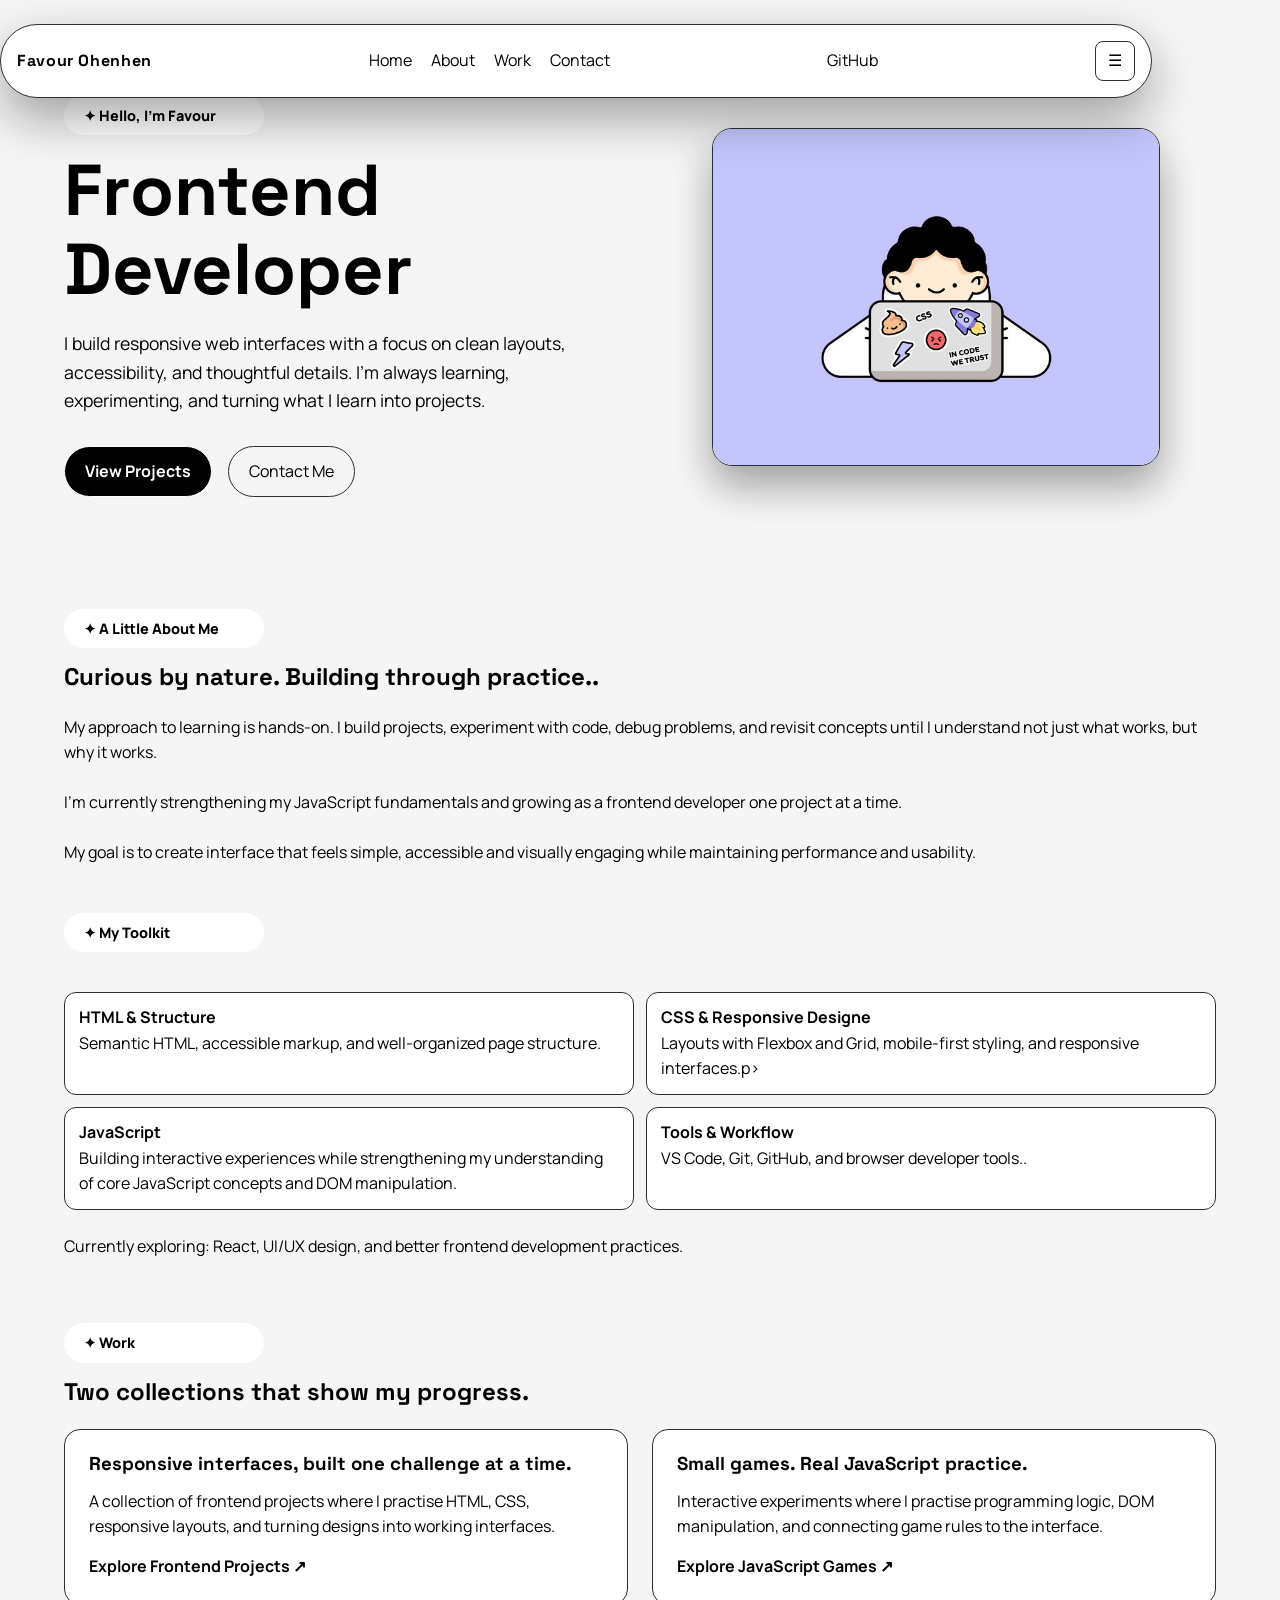
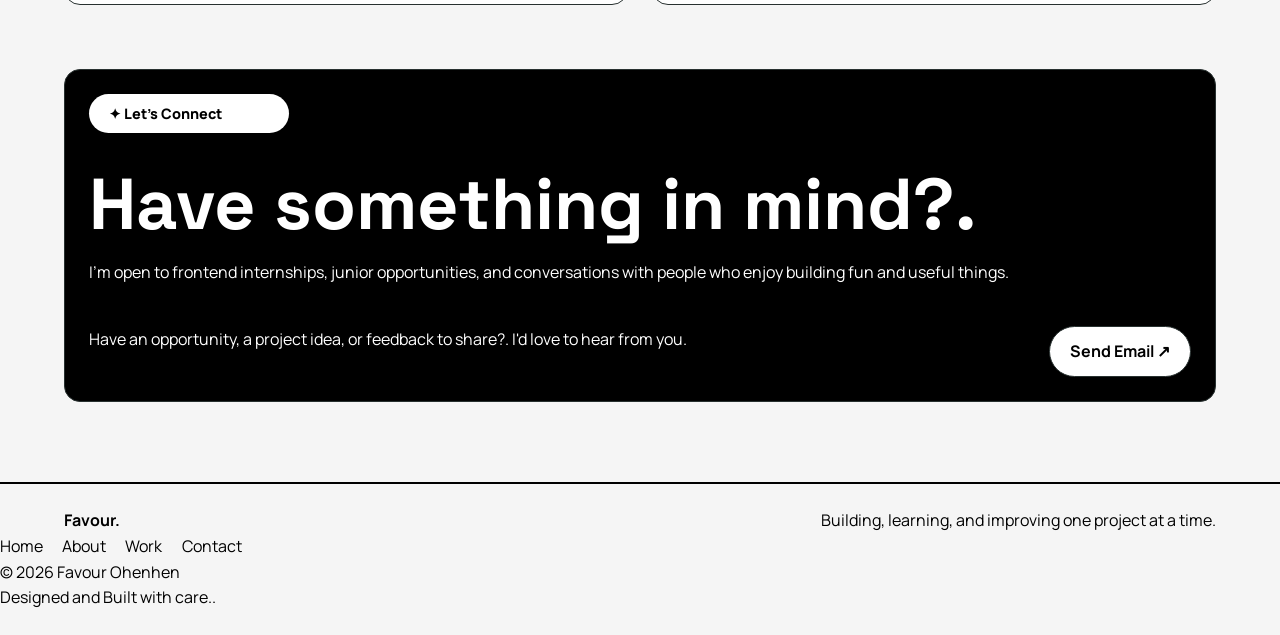
==== index.html @ fc45aae1 "Refactor index.html and index.css; enhance layout structure, improve accessibility, and update style" ====
<!DOCTYPE html>
<html lang="en">

<head>
  <meta charset="UTF-8">
  <meta name="viewport" content="width=device-width, initial-scale=1.0">
  <meta name="description"
    content="Favour Ohenhen's junior developer portfolio highlights essential projects and skills, making her a strong candidate for entry-level web development roles." />
  <meta name="keywords"
    content="Favour Ohenhen, junior developer portfolio, entry-level developer portfolio, web development projects" />
  <title>Favour Ohenhen | Portfolio</title>
  <link rel="stylesheet" href="index.css" />
</head>

<body>
  <header class="site-header container">
    <div class="container nav-wrap">
      <a class="brand" href="#home">Favour Ohenhen</a>

      <nav aria-label="Main navigation">
        <ul>
          <li><a href="#home">Home</a></li>
          <li><a href="#about">About</a></li>
          <li><a href="#work">Work</a></li>
          <li><a href="#contact">Contact</a></li>
        </ul>
      </nav>

      <a class="nav-link" href="https://github.com/" target="_blank" rel="noreferrer">GitHub</a>
      <button type="button" aria-label="Open navigation menu">☰</button>
    </div>
  </header>

  <main id="home">
    <section class="hero container" aria-labelledby="hero-title">
      <div class="hero-copy">
        <p class="eyebrow">✦ Hello, i'm favour </p>
        <h1 id="hero-title">Frontend Developer</h1>
        <p class="lead">
          I build responsive web interfaces with a focus on clean layouts, accessibility, and thoughtful details. I'm
          always learning, experimenting, and turning what I learn into projects.
        </p>
        <div class="hero-actions">
          <a class="button primary" href="frontend-projects/index.html">View Projects</a>
          <a class="button secondary" href="#contact">Contact Me</a>
        </div>
      </div>

      <div class="hero-visual">
        <img src="images/Coder.jpg" alt="Illustration of a developer working at a desk" />
      </div>
    </section>

    <section id="about" class="content-section container" aria-labelledby="about-title">
      <div class="section-heading">
        <p class="eyebrow">✦ a little about me</p>
        <h2 id="about-title">Curious by nature. Building through practice..</h2>
      </div>
      <div class="about-grid">
        <p>
          My approach to learning is hands-on. I build projects, experiment with code, debug problems, and revisit
          concepts until I understand not just what works, but why it works.
        <p>I'm currently strengthening my JavaScript fundamentals and growing as a frontend developer one project at a
          time.</p>

        <p>My goal is to create interface that feels simple, accessible and visually engaging while maintaining
          performance and usability.</p>
        </p>
        <p class="eyebrow">✦ my Toolkit</p>
        <div class="skill-list">
          <div class="set">
            <p class="title-set">HTML & Structure</p>
            <p>Semantic HTML, accessible markup, and well-organized page structure.</p>
          </div>
          <div class="set">
            <p class="title-set">CSS & Responsive Designe</p>
            <p>Layouts with Flexbox and Grid, mobile-first styling, and responsive interfaces.p>
          </div>
          <div class="set">
            <p class="title-set">JavaScript</p>
            <p>Building interactive experiences while strengthening my understanding of core JavaScript concepts and DOM
              manipulation.</p>
          </div>
          <div class="set">
            <p class="title-set">Tools & Workflow</p>
            <p>VS Code, Git, GitHub, and browser developer tools..</p>
          </div>

        </div>
        <p class="ongoing">Currently exploring: React, UI/UX design, and better frontend development practices.</p>
      </div>
    </section>

    <section id="work" class="content-section container" aria-labelledby="work-title">
      <div class="section-heading">
        <p class="eyebrow">✦ Work</p>
        <h2 id="work-title">Two collections that show my progress.</h2>
      </div>

      <div class="work-grid">
        <div class="archive-card">
          <div class="project-img">
            <img src="" alt="">
          </div>
          <article class="work-card">
            <h3>Responsive interfaces, built one challenge at a time.</h3>
            <p>A collection of frontend projects where I practise HTML, CSS, responsive layouts, and turning designs
              into working interfaces.</p>
            <a href="frontend-projects/index.html">Explore Frontend Projects ↗</a>
          </article>
        </div>

        <div class="archive-card">
          <div class="project-img">
            <img src="" alt="">
          </div>
          <article class="work-card">
            <h3>Small games. Real JavaScript practice.</h3>
            <p>Interactive experiments where I practise programming logic, DOM manipulation, and connecting game rules
              to the interface.</p>
            <a href="https://github.com/" target="_blank" rel="noreferrer">Explore JavaScript Games ↗</a>
          </article>
        </div>

      </div>
    </section>

    <section id="contact" class="content-section container" aria-labelledby="contact-title">
     
        <div class="contact-box">
             <p class="eyebrow">✦ let's connect</p>
        <h2 id="contact-title">Have something in mind?.</h2>
          <p>I'm open to frontend internships, junior opportunities, and conversations with people who enjoy building
            fun and useful things. </p>
            <p>Have an opportunity, a project idea, or feedback to share?. I'd love to hear from you.</p>
              <div class="contact-link">
          <a class="button link" href="mailto:hello@example.com">Send Email ↗</a>
        </div>
        </div>
      
    
    </section>
  </main>

  <footer class="site-footer">
    <div class="container footer-wrap">
      <h4 class="author-name">Favour.</h4>
      <p class="author-note">Building, learning, and improving one project at a time.</p>
    </div>
    <div class="footer-links">
      <nav aria-label="footer navigation">
        <ul>
          <li><a href="#home">Home</a></li>
          <li><a href="#about">About</a></li>
          <li><a href="#work">Work</a></li>
          <li><a href="#contact">Contact</a></li>
          <li><a href=""></a></li>
          <li><a href=""></a></li>
          <li><a href=""></a></li>
        </ul>
      </nav>
    </div>
     <p>© 2026 Favour Ohenhen</p>
      <p>Designed and Built with care..</p>
  </footer>
</body>

</html>
---- index.css ----
@import url("https://fonts.googleapis.com/css2?family=Manrope:wght@200..800&family=Space+Grotesk:wght@300..700&display=swap");

:root {
  --font-heading: "Space Grotesk", sans-serif;
  --font-body: "Manrope", sans-serif;
  --color-background: #f5f5f5;
  --color-surface: #121719;
  --color-text: #000;
  --color-muted: #ffffff;
  --color-accent: #2fffd5;
  --color-highlight: #b8ff3d;
  --color-border: #283130;
  --content-width: 72rem;
}

*,
*::before,
*::after {
  box-sizing: border-box;
  margin: 0;
  padding: 0;
}

html {
  scroll-behavior: smooth;
}

body {
  font-family: var(--font-body);
  background-color: var(--color-background);
  color: var(--color-text);
  line-height: 1.6;
}

img {
  display: block;
  max-width: 100%;
  height: auto;
}

button,
input,
textarea,
select {
  font: inherit;
}

a {
  color: var(--color-text);
}

.container {
  width: min(100% - 2rem, var(--content-width));
  margin-inline: auto;
}

.site-header {
  border-bottom: 1px solid rgba(255, 255, 255, 0.08);
  background: var(--color-muted);
  position: fixed;
  top: 0;
  z-index: 10;
  /* width: min(100% - 0.5rem, var(--content-width)); */
  border-radius: 3.40282e38px;
  margin-top: 1.5rem;
  border: 1px solid var(--color-border);
    box-shadow: 0 20px 50px rgba(0, 0, 0, 0.35);
}

.nav-wrap {
  display: flex;
  align-items: center;
  justify-content: space-between;
  min-height: 4.5rem;
  gap: 1rem;
}

.brand,
.nav-link {
  text-decoration: none;
}

.brand {
  font-family: var(--font-heading);
  font-weight: 700;
  letter-spacing: 0.04em;
}

nav ul {
  display: flex;
  list-style: none;
  gap: 1.2rem;
}

nav a,
.nav-link {
  color: var(--color-text);
  text-decoration: none;
}

nav a:hover,
nav a:focus-visible,
.nav-link:hover,
.nav-link:focus-visible,
.work-card a:hover,
.work-card a:focus-visible {
  color: var(--color-text);
}

.site-header button {
  background: transparent;
  border: 1px solid var(--color-border);
  border-radius: 0.5rem;
  color: var(--color-text);
  width: 2.5rem;
  height: 2.5rem;
}

main {
  padding-block: 4rem 5rem;
}
.hero {
  display: flex;
  align-items: center;
  justify-content: center;
  flex-direction: column;
  gap: 2rem;
  padding-block: 2rem 3rem;
 
}
.hero-copy,
.hero-visual{
  flex: 1;
}
@media (min-width: 700px) {
  .hero{
    flex-direction: row;
  }
}
.eyebrow {
  color: var(--color-text);
  width: 300px;
  max-width: 200px;
  padding: 8px 20px;
  border-radius: 3.40282e38px;
  background-color: var(--color-muted);
  font-size: 0.9rem;
  font-weight: 800;
  text-transform: capitalize;
  margin-bottom: 1rem;
}
h1,
h2,
h3 {
  font-family: var(--font-heading);
  line-height: 1.1;
}
h1,
#contact-title {
  font-size: clamp(4.5rem, 6vw, 2rem);
}
.lead {
  margin-top: 1.25rem;
  font-size: 1.1rem;
  color: var(--color-text);
}
.hero-actions {
  display: flex;
  flex-wrap: wrap;
  gap: 1rem;
  margin-top: 2rem;
}
.button {
  display: inline-flex;
  align-items: center;
  justify-content: center;
  min-height: 3rem;
  padding: 0.75rem 1.25rem;
  border-radius: 999px;
  text-decoration: none;
  border: 1px solid var(--color-border);
  transition:
    transform 0.2s ease,
    border-color 0.2s ease;
}

.button:hover,
.button:focus-visible {
  transform: translateY(-1px);
}

.button.primary {
  background: var(--color-text);
  border-color: var(--color-muted);
  color: var(--color-muted);
  font-weight: 700;
}

.button.secondary {
  background: transparent;
  color: var(--color-text);
}
.hero-visual {
  display: flex;
  justify-content: center;
}

.hero-visual img {
  width: min(100%, 28rem);
  border-radius: 1.25rem;
  border: 1px solid var(--color-border);
  box-shadow: 0 20px 40px rgba(0, 0, 0, 0.35);
}
.content-section {
  padding-top: 4rem;
}
.section-heading {
  margin-bottom: 1.5rem;
}
.about-grid,
.work-grid {
  display: grid;
  gap: 1.5rem;
}

.about-grid {
  /* grid-template-columns: 1.3fr 1fr; */
  align-items: start;
}

.about-grid p,
.work-card p {
  color: var(--color-text);
}

.skill-list {
  list-style: none;
  display: grid;
  grid-template-columns: repeat(1fr);
  gap: 0.75rem;
}
@media (min-width: 600px) {
  .skill-list{
    grid-template-columns: repeat(2,1fr);
  }
}
.title-set{
  font-weight: 700;
}
.set {
  padding: 0.75rem 0.9rem;
  border: 1px solid var(--color-border);
  border-radius: 0.75rem;
  background: rgba(255, 255, 255, 0.02);
  background-color: var(--color-muted);
}
.work-grid {
  grid-template-columns: repeat(2, minmax(0, 1fr));
}

.work-card {
  border: 1px solid var(--color-border);
  border-radius: 1rem;
  background:var(--color-muted);
  padding: 1.5rem;
}
.contact-box{
  background-color: var(--color-text);
  color: var(--color-muted);
  padding: 1.5rem;
   border: 1px solid var(--color-border);
  border-radius: 1rem;
}
.link{
  color: var(--color-text);
  background-color: var(--color-muted);
   font-weight: 700;
   margin-top: 1.5rem;
}
.work-card {
  display: flex;
  flex-direction: column;
  gap: 0.9rem;
}

.work-card a {
  margin-top: auto;
  color: var(--color-text);
  text-decoration: none;
  font-weight: 700;
}
.contact-box {
  display: flex;
  flex-wrap: wrap;
  justify-content: space-between;
  align-items: center;
  gap: 1rem;
}

.site-footer {
  border-top: 2px solid var(--color-text);
  padding-block: 1.5rem;
}

.footer-wrap {
  display: flex;
  align-items: center;
  justify-content: space-between;
  gap: 1rem;
  color: var(--color-text);
}
/* 











@media (max-width: 700px) {
  .nav-wrap {
    flex-wrap: wrap;
    justify-content: center;
    padding-block: 1rem;
  }

  nav ul {
    justify-content: center;
    flex-wrap: wrap;
  }

  .about-grid,
  .work-grid {
    grid-template-columns: 1fr;
  }

  .contact-box {
    align-items: flex-start;
    flex-direction: column;
  }
} */
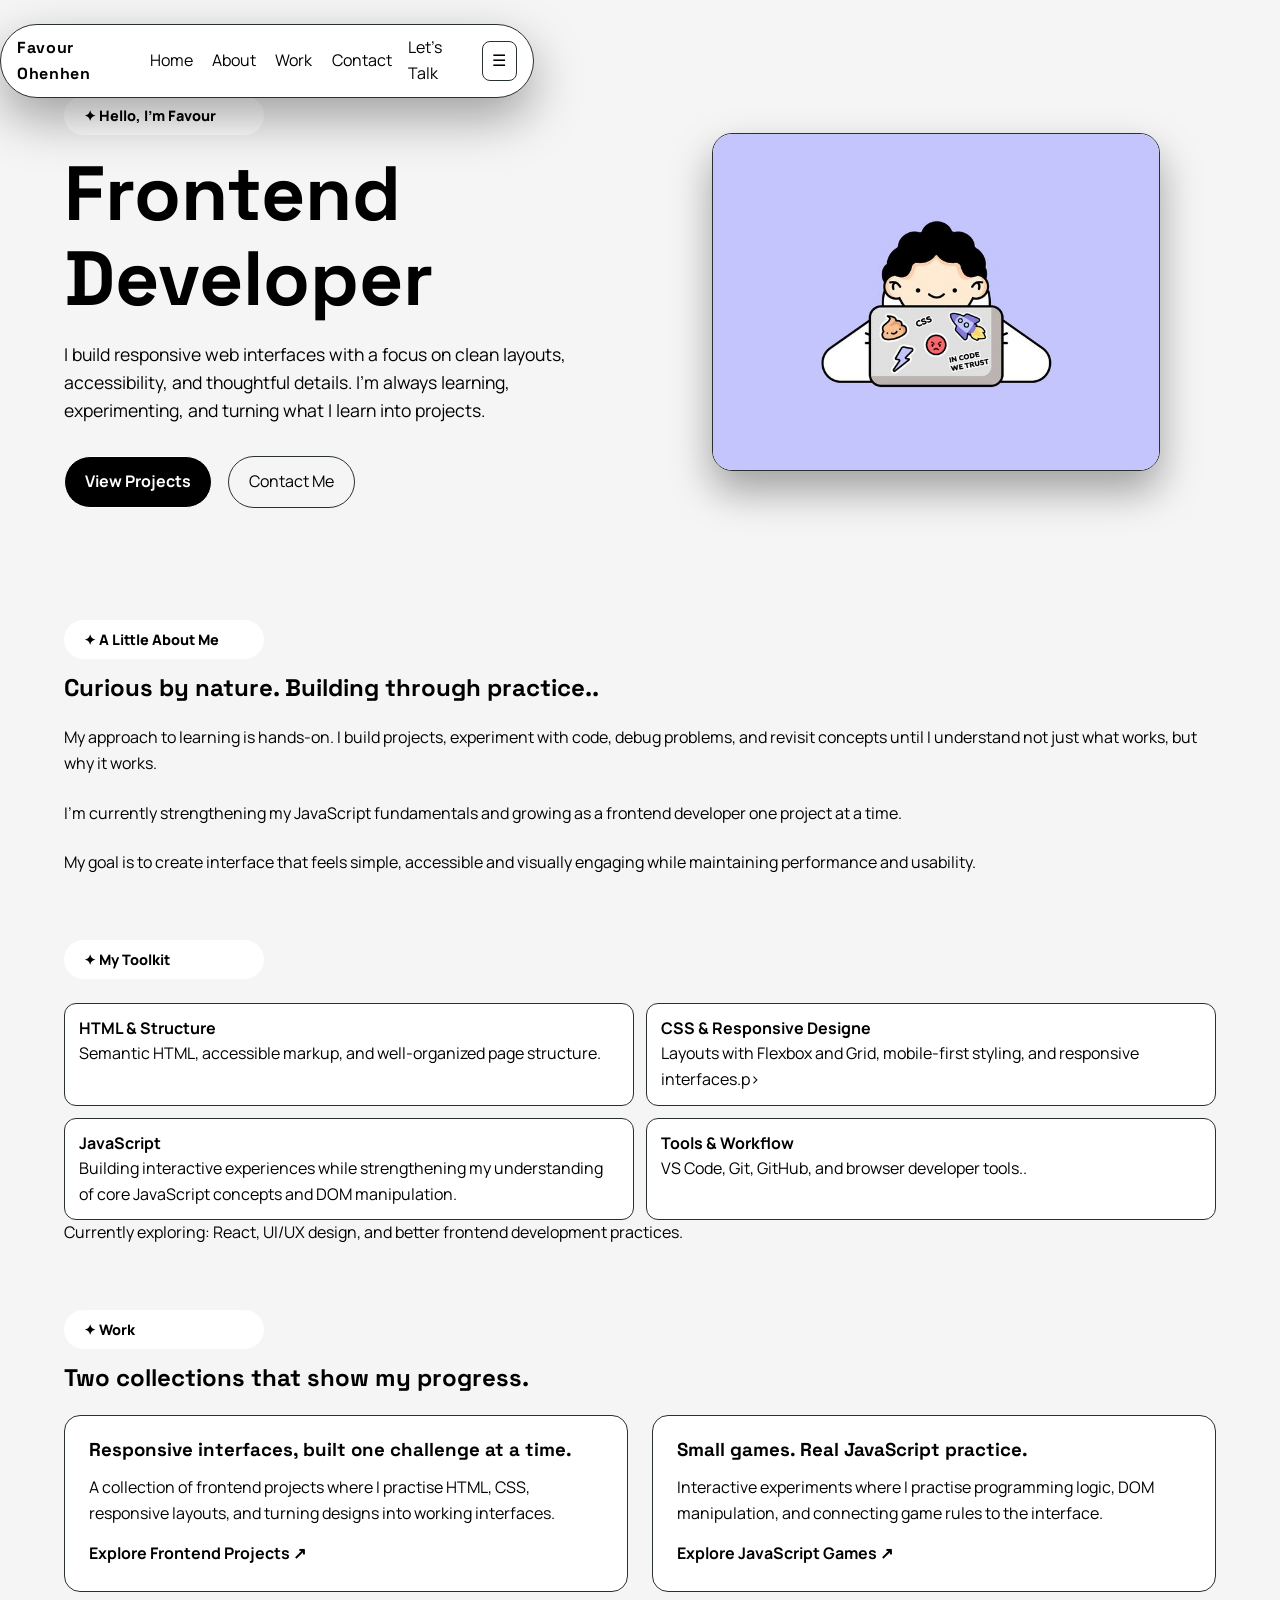
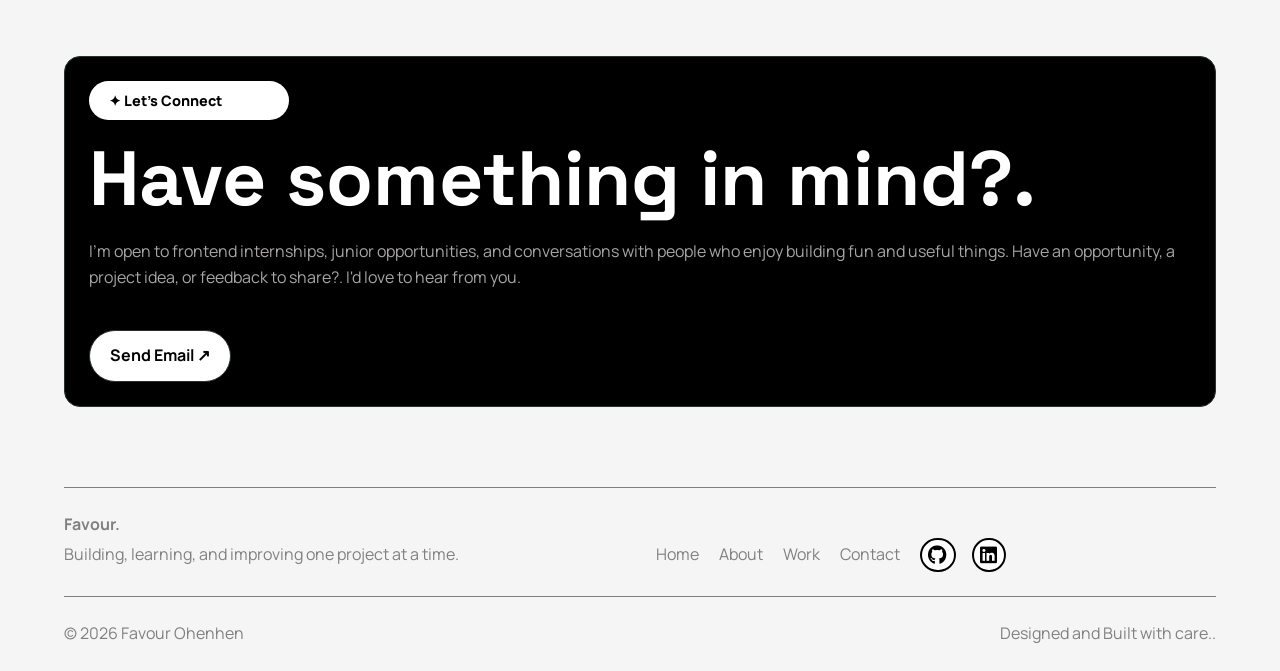
==== commit 9a6cc50f: "Refactor index.html and index.css; improve layout structure, enhance accessibility, and update style" ====
--- a/index.html
+++ b/index.html
@@ -1,168 +1,252 @@
-<!DOCTYPE html>
+<!doctype html>
 <html lang="en">
-
-<head>
-  <meta charset="UTF-8">
-  <meta name="viewport" content="width=device-width, initial-scale=1.0">
-  <meta name="description"
-    content="Favour Ohenhen's junior developer portfolio highlights essential projects and skills, making her a strong candidate for entry-level web development roles." />
-  <meta name="keywords"
-    content="Favour Ohenhen, junior developer portfolio, entry-level developer portfolio, web development projects" />
-  <title>Favour Ohenhen | Portfolio</title>
-  <link rel="stylesheet" href="index.css" />
-</head>
-
-<body>
-  <header class="site-header container">
-    <div class="container nav-wrap">
-      <a class="brand" href="#home">Favour Ohenhen</a>
-
-      <nav aria-label="Main navigation">
-        <ul>
-          <li><a href="#home">Home</a></li>
-          <li><a href="#about">About</a></li>
-          <li><a href="#work">Work</a></li>
-          <li><a href="#contact">Contact</a></li>
-        </ul>
-      </nav>
-
-      <a class="nav-link" href="https://github.com/" target="_blank" rel="noreferrer">GitHub</a>
-      <button type="button" aria-label="Open navigation menu">☰</button>
-    </div>
-  </header>
-
-  <main id="home">
-    <section class="hero container" aria-labelledby="hero-title">
-      <div class="hero-copy">
-        <p class="eyebrow">✦ Hello, i'm favour </p>
-        <h1 id="hero-title">Frontend Developer</h1>
-        <p class="lead">
-          I build responsive web interfaces with a focus on clean layouts, accessibility, and thoughtful details. I'm
-          always learning, experimenting, and turning what I learn into projects.
-        </p>
-        <div class="hero-actions">
-          <a class="button primary" href="frontend-projects/index.html">View Projects</a>
-          <a class="button secondary" href="#contact">Contact Me</a>
-        </div>
+  <head>
+    <meta charset="UTF-8" />
+    <meta name="viewport" content="width=device-width, initial-scale=1.0" />
+    <meta
+      name="description"
+      content="Favour Ohenhen's junior developer portfolio highlights essential projects and skills, making her a strong candidate for entry-level web development roles."
+    />
+    <meta
+      name="keywords"
+      content="Favour Ohenhen, junior developer portfolio, entry-level developer portfolio, web development projects"
+    />
+    <title>Favour Ohenhen | Portfolio</title>
+    <link rel="stylesheet" href="index.css" />
+    <link
+      rel="stylesheet"
+      href="https://cdnjs.cloudflare.com/ajax/libs/font-awesome/6.5.2/css/all.min.css"
+    />
+  </head>
+
+  <body>
+    <header class="site-header">
+      <div class="container nav-wrap">
+        <a class="brand" href="#home">Favour Ohenhen</a>
+
+        <nav aria-label="Main navigation">
+          <ul>
+            <li><a href="#home">Home</a></li>
+            <li><a href="#about">About</a></li>
+            <li><a href="#work">Work</a></li>
+            <li><a href="#contact">Contact</a></li>
+          </ul>
+        </nav>
+
+        <a
+          class="nav-link"
+          href="https://github.com/"
+          target="_blank"
+          rel="noreferrer"
+          >Let's Talk</a
+        >
+        <button type="button" aria-label="Open navigation menu" class="hamburger">☰</button>
       </div>
-
-      <div class="hero-visual">
-        <img src="images/Coder.jpg" alt="Illustration of a developer working at a desk" />
-      </div>
-    </section>
-
-    <section id="about" class="content-section container" aria-labelledby="about-title">
-      <div class="section-heading">
-        <p class="eyebrow">✦ a little about me</p>
-        <h2 id="about-title">Curious by nature. Building through practice..</h2>
-      </div>
-      <div class="about-grid">
-        <p>
-          My approach to learning is hands-on. I build projects, experiment with code, debug problems, and revisit
-          concepts until I understand not just what works, but why it works.
-        <p>I'm currently strengthening my JavaScript fundamentals and growing as a frontend developer one project at a
-          time.</p>
-
-        <p>My goal is to create interface that feels simple, accessible and visually engaging while maintaining
-          performance and usability.</p>
-        </p>
-        <p class="eyebrow">✦ my Toolkit</p>
+    </header>
+
+    <main id="home">
+      <section class="hero container" aria-labelledby="hero-title">
+        <div class="hero-copy">
+          <p class="eyebrow">✦ Hello, i'm favour</p>
+          <h1 id="hero-title">Frontend Developer</h1>
+          <p class="lead">
+            I build responsive web interfaces with a focus on clean layouts,
+            accessibility, and thoughtful details. I'm always learning,
+            experimenting, and turning what I learn into projects.
+          </p>
+          <div class="hero-actions">
+            <a class="button primary" href="frontend-projects/index.html"
+              >View Projects</a
+            >
+            <a class="button secondary" href="#contact">Contact Me</a>
+          </div>
+        </div>
+
+        <div class="hero-visual">
+          <img
+            src="images/Coder.jpg"
+            alt="Illustration of a developer working at a desk"
+          />
+        </div>
+      </section>
+
+      <section
+        id="about"
+        class="content-section container"
+        aria-labelledby="about-title"
+      >
+        <div class="section-heading">
+          <p class="eyebrow">✦ a little about me</p>
+          <h2 id="about-title">
+            Curious by nature. Building through practice..
+          </h2>
+        </div>
+        <div class="about-grid">
+          <p>
+            My approach to learning is hands-on. I build projects, experiment
+            with code, debug problems, and revisit concepts until I understand
+            not just what works, but why it works.
+          </p>
+          <p>
+            I'm currently strengthening my JavaScript fundamentals and growing
+            as a frontend developer one project at a time.
+          </p>
+
+          <p>
+            My goal is to create interface that feels simple, accessible and
+            visually engaging while maintaining performance and usability.
+          </p>
+        </div>
+      </section>
+      <section
+        id="skills"
+        class="content-section container"
+        aria-labelledby="skills-title"
+      >
+        <div class="section-heading">
+          <p class="eyebrow">✦ my Toolkit</p>
+        </div>
         <div class="skill-list">
           <div class="set">
             <p class="title-set">HTML & Structure</p>
-            <p>Semantic HTML, accessible markup, and well-organized page structure.</p>
+            <p>
+              Semantic HTML, accessible markup, and well-organized page
+              structure.
+            </p>
           </div>
           <div class="set">
             <p class="title-set">CSS & Responsive Designe</p>
-            <p>Layouts with Flexbox and Grid, mobile-first styling, and responsive interfaces.p>
+            <p>
+              Layouts with Flexbox and Grid, mobile-first styling, and
+              responsive interfaces.p>
+            </p>
           </div>
           <div class="set">
             <p class="title-set">JavaScript</p>
-            <p>Building interactive experiences while strengthening my understanding of core JavaScript concepts and DOM
-              manipulation.</p>
+            <p>
+              Building interactive experiences while strengthening my
+              understanding of core JavaScript concepts and DOM manipulation.
+            </p>
           </div>
           <div class="set">
             <p class="title-set">Tools & Workflow</p>
             <p>VS Code, Git, GitHub, and browser developer tools..</p>
           </div>
-
-        </div>
-        <p class="ongoing">Currently exploring: React, UI/UX design, and better frontend development practices.</p>
+        </div>
+        <p class="ongoing">
+          Currently exploring: React, UI/UX design, and better frontend
+          development practices.
+        </p>
+      </section>
+      <section
+        id="work"
+        class="content-section container"
+        aria-labelledby="work-title"
+      >
+        <div class="section-heading">
+          <p class="eyebrow">✦ Work</p>
+          <h2 id="work-title">Two collections that show my progress.</h2>
+        </div>
+
+        <div class="work-grid">
+          <div class="archive-card">
+            <div class="project-img">
+              <img src="" alt="" />
+            </div>
+            <article class="work-card">
+              <h3>Responsive interfaces, built one challenge at a time.</h3>
+              <p>
+                A collection of frontend projects where I practise HTML, CSS,
+                responsive layouts, and turning designs into working interfaces.
+              </p>
+              <a href="frontend-projects/index.html"
+                >Explore Frontend Projects ↗</a
+              >
+            </article>
+          </div>
+
+          <div class="archive-card">
+            <div class="project-img">
+              <img src="" alt="" />
+            </div>
+            <article class="work-card">
+              <h3>Small games. Real JavaScript practice.</h3>
+              <p>
+                Interactive experiments where I practise programming logic, DOM
+                manipulation, and connecting game rules to the interface.
+              </p>
+              <a href="https://github.com/" target="_blank" rel="noreferrer"
+                >Explore JavaScript Games ↗</a
+              >
+            </article>
+          </div>
+        </div>
+      </section>
+
+      <section
+        id="contact"
+        class="content-section container"
+        aria-labelledby="contact-title"
+      >
+        <div class="contact-box">
+          <article>
+            <p class="eyebrow">✦ let's connect</p>
+            <h2 id="contact-title">Have something in mind?.</h2>
+            <p>
+              I'm open to frontend internships, junior opportunities, and
+              conversations with people who enjoy building fun and useful
+              things. Have an opportunity, a project idea, or feedback to
+              share?. I'd love to hear from you.
+            </p>
+          </article>
+          <div class="contact-link">
+            <a class="button link" href="mailto:hello@example.com"
+              >Send Email ↗</a
+            >
+          </div>
+        </div>
+      </section>
+    </main>
+
+    <footer class="container site-footer">
+      <h4 class="author-name">Favour.</h4>
+      <section class="author-wrap">
+        <div class="footer-wrap">
+          <p class="author-note">
+            Building, learning, and improving one project at a time.
+          </p>
+        </div>
+        <nav class="social-links" aria-label="Social media profiles">
+          <a href="#home">Home</a>
+          <a href="#about">About</a>
+          <a href="#work">Work</a>
+          <a href="#contact">Contact</a>
+          <div class="social-logo">
+            <a
+              href="https://github.com/yourusername"
+              target="_blank"
+              rel="noopener noreferrer"
+              aria-label="GitHub"
+              class="social"
+            >
+              <i class="fa-brands fa-github lin"></i>
+            </a>
+            <a
+              href="https://linkedin.com/in/yourusername"
+              target="_blank"
+              rel="noopener noreferrer"
+              aria-label="LinkedIn"
+              class="social"
+            >
+              <i class="fa-brands fa-linkedin lin"></i>
+            </a>
+          </div>
+        </nav>
+      </section>
+      <div class="copyright-wrap">
+        <p>© 2026 Favour Ohenhen</p>
+        <p>Designed and Built with care..</p>
       </div>
-    </section>
-
-    <section id="work" class="content-section container" aria-labelledby="work-title">
-      <div class="section-heading">
-        <p class="eyebrow">✦ Work</p>
-        <h2 id="work-title">Two collections that show my progress.</h2>
-      </div>
-
-      <div class="work-grid">
-        <div class="archive-card">
-          <div class="project-img">
-            <img src="" alt="">
-          </div>
-          <article class="work-card">
-            <h3>Responsive interfaces, built one challenge at a time.</h3>
-            <p>A collection of frontend projects where I practise HTML, CSS, responsive layouts, and turning designs
-              into working interfaces.</p>
-            <a href="frontend-projects/index.html">Explore Frontend Projects ↗</a>
-          </article>
-        </div>
-
-        <div class="archive-card">
-          <div class="project-img">
-            <img src="" alt="">
-          </div>
-          <article class="work-card">
-            <h3>Small games. Real JavaScript practice.</h3>
-            <p>Interactive experiments where I practise programming logic, DOM manipulation, and connecting game rules
-              to the interface.</p>
-            <a href="https://github.com/" target="_blank" rel="noreferrer">Explore JavaScript Games ↗</a>
-          </article>
-        </div>
-
-      </div>
-    </section>
-
-    <section id="contact" class="content-section container" aria-labelledby="contact-title">
-     
-        <div class="contact-box">
-             <p class="eyebrow">✦ let's connect</p>
-        <h2 id="contact-title">Have something in mind?.</h2>
-          <p>I'm open to frontend internships, junior opportunities, and conversations with people who enjoy building
-            fun and useful things. </p>
-            <p>Have an opportunity, a project idea, or feedback to share?. I'd love to hear from you.</p>
-              <div class="contact-link">
-          <a class="button link" href="mailto:hello@example.com">Send Email ↗</a>
-        </div>
-        </div>
-      
-    
-    </section>
-  </main>
-
-  <footer class="site-footer">
-    <div class="container footer-wrap">
-      <h4 class="author-name">Favour.</h4>
-      <p class="author-note">Building, learning, and improving one project at a time.</p>
-    </div>
-    <div class="footer-links">
-      <nav aria-label="footer navigation">
-        <ul>
-          <li><a href="#home">Home</a></li>
-          <li><a href="#about">About</a></li>
-          <li><a href="#work">Work</a></li>
-          <li><a href="#contact">Contact</a></li>
-          <li><a href=""></a></li>
-          <li><a href=""></a></li>
-          <li><a href=""></a></li>
-        </ul>
-      </nav>
-    </div>
-     <p>© 2026 Favour Ohenhen</p>
-      <p>Designed and Built with care..</p>
-  </footer>
-</body>
-
-</html>+    </footer>
+  </body>
+</html>
--- a/index.css
+++ b/index.css
@@ -60,11 +60,10 @@
   position: fixed;
   top: 0;
   z-index: 10;
-  /* width: min(100% - 0.5rem, var(--content-width)); */
   border-radius: 3.40282e38px;
   margin-top: 1.5rem;
   border: 1px solid var(--color-border);
-    box-shadow: 0 20px 50px rgba(0, 0, 0, 0.35);
+  box-shadow: 0 20px 50px rgba(0, 0, 0, 0.35);
 }
 
 .nav-wrap {
@@ -126,14 +125,13 @@
   flex-direction: column;
   gap: 2rem;
   padding-block: 2rem 3rem;
- 
 }
 .hero-copy,
-.hero-visual{
+.hero-visual {
   flex: 1;
 }
 @media (min-width: 700px) {
-  .hero{
+  .hero {
     flex-direction: row;
   }
 }
@@ -157,7 +155,7 @@
 }
 h1,
 #contact-title {
-  font-size: clamp(4.5rem, 6vw, 2rem);
+  font-size: clamp(2.9rem, 6vw, 5rem);
 }
 .lead {
   margin-top: 1.25rem;
@@ -170,8 +168,13 @@
   gap: 1rem;
   margin-top: 2rem;
 }
+@media (min-width: 700px) {
+  .hero-actions {
+    flex-direction: row;
+  }
+}
 .button {
-  display: inline-flex;
+  display: flex;
   align-items: center;
   justify-content: center;
   min-height: 3rem;
@@ -236,15 +239,15 @@
 .skill-list {
   list-style: none;
   display: grid;
-  grid-template-columns: repeat(1fr);
+  grid-template-columns: 1fr;
   gap: 0.75rem;
 }
 @media (min-width: 600px) {
-  .skill-list{
-    grid-template-columns: repeat(2,1fr);
-  }
-}
-.title-set{
+  .skill-list {
+    grid-template-columns: repeat(2, 1fr);
+  }
+}
+.title-set {
   font-weight: 700;
 }
 .set {
@@ -255,59 +258,137 @@
   background-color: var(--color-muted);
 }
 .work-grid {
-  grid-template-columns: repeat(2, minmax(0, 1fr));
+  grid-template-columns: 1fr;
+}
+@media (min-width: 600px) {
+  .work-grid {
+    grid-template-columns: repeat(2, 1fr);
+  }
 }
 
 .work-card {
   border: 1px solid var(--color-border);
   border-radius: 1rem;
-  background:var(--color-muted);
+  background: var(--color-muted);
   padding: 1.5rem;
 }
-.contact-box{
+
+.link {
+  color: var(--color-text);
+  background-color: var(--color-muted);
+  font-weight: 700;
+  margin-top: 1.5rem;
+}
+.work-card {
+  display: flex;
+  flex-direction: column;
+  gap: 0.9rem;
+}
+
+.work-card a {
+  margin-top: auto;
+  color: var(--color-text);
+  text-decoration: none;
+  font-weight: 700;
+}
+.contact-box {
+  display: flex;
+  flex-direction: column;
+  justify-content: space-between;
+  align-items: flex-start;
+  gap: 1rem;
   background-color: var(--color-text);
   color: var(--color-muted);
   padding: 1.5rem;
-   border: 1px solid var(--color-border);
+  border: 1px solid var(--color-border);
   border-radius: 1rem;
 }
-.link{
-  color: var(--color-text);
+#contact-title {
+  margin-bottom: 1.2rem;
+}
+article > p {
+  color: rgba(181, 178, 178, 0.927);
+}
+.contact-box,
+.contact-link {
+  flex: 1;
+}
+.site-footer {
+  border-top: 1px solid gray;
+  padding-block: 1.5rem;
+  color: gray;
+}
+
+.author-wrap {
+  display: flex;
+  align-items: flex-start;
+  flex-direction: column;
+  gap: 2rem;
+  /* color: var(--color-text); */
+  border-bottom: 1px solid gray;
+  padding-bottom: 1.5rem;
+}
+@media (min-width: 700px) {
+  .author-wrap {
+    flex-direction: row;
+    justify-content: space-between;
+    align-items: center;
+  }
+}
+.footer-wrap,
+.social-links {
+  flex: 1;
+  gap: 2rem;
+}
+.social-links {
+  display: flex;
+  gap: 1.25rem;
+  flex-wrap: wrap;
+  justify-content: flex-start;
+  align-items: center;
+}
+
+.social-links a {
+  /* font-size: 1.5rem; */
+  color: gray;
+  text-decoration: none;
+  transition: color 0.2s ease;
+}
+
+.social-links a:hover {
+  color: #111827;
+}
+.social {
+  font-size: 1.2rem;
   background-color: var(--color-muted);
-   font-weight: 700;
-   margin-top: 1.5rem;
-}
-.work-card {
-  display: flex;
-  flex-direction: column;
-  gap: 0.9rem;
-}
-
-.work-card a {
-  margin-top: auto;
-  color: var(--color-text);
-  text-decoration: none;
-  font-weight: 700;
-}
-.contact-box {
-  display: flex;
-  flex-wrap: wrap;
+  padding: 0rem 0.4rem;
+  overflow: hidden;
+  border-radius: 100%;
+  border: 2px solid var(--color-text);
+  transition:
+    transform 0.2s ease,
+    border-color 0.2s ease;
+}
+/*  */
+.lin {
+  color: var(--color-text);
+}
+.social-logo {
+  display: flex;
+  gap: 1rem;
+  justify-content: flex-start;
+}
+.copyright-wrap {
+  padding-block-start: 1.5rem;
+  display: flex;
+  /* flex-direction: column; */
   justify-content: space-between;
-  align-items: center;
-  gap: 1rem;
-}
-
-.site-footer {
-  border-top: 2px solid var(--color-text);
-  padding-block: 1.5rem;
-}
-
-.footer-wrap {
-  display: flex;
-  align-items: center;
-  justify-content: space-between;
-  gap: 1rem;
-  color: var(--color-text);
+  align-items: flex-start;
+}
+@media (min-width: 700px) {
+  .copyright-wrap {
+    flex-direction: row;
+  }
 }
 /* 
 
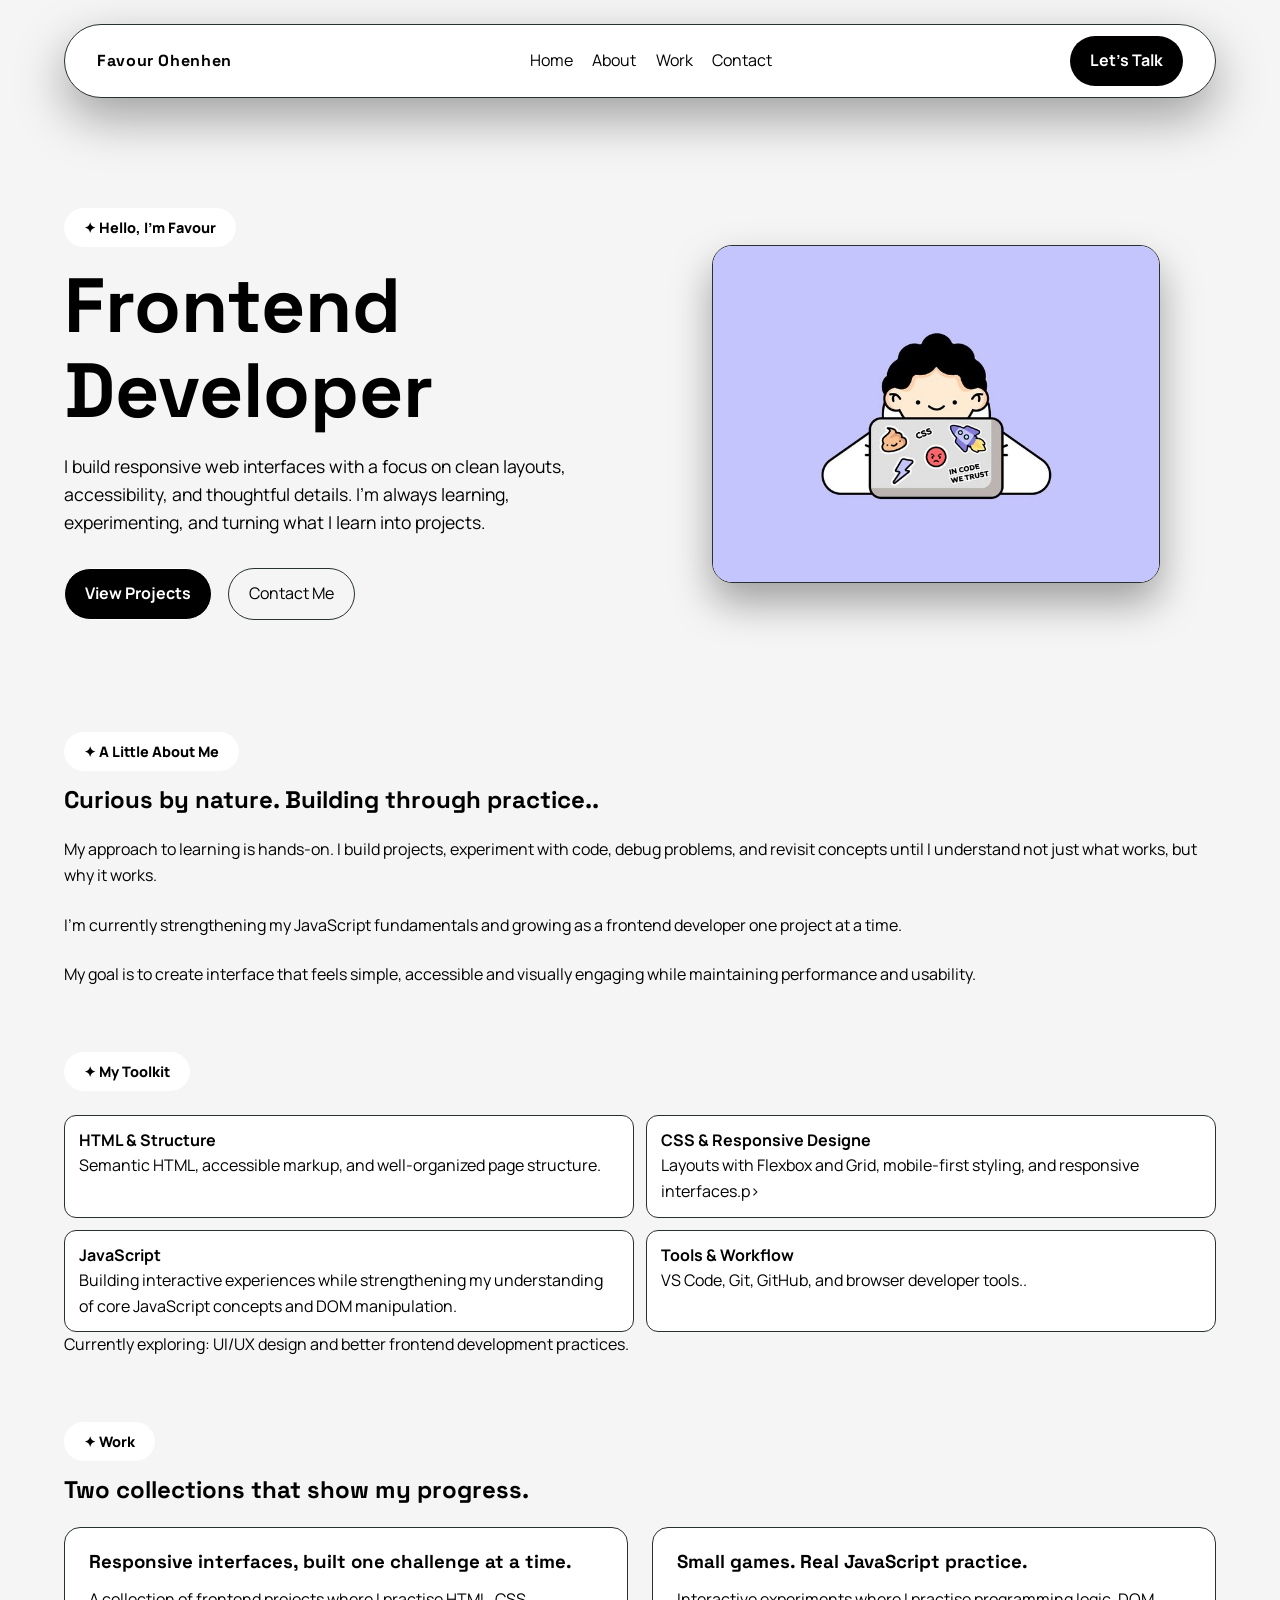
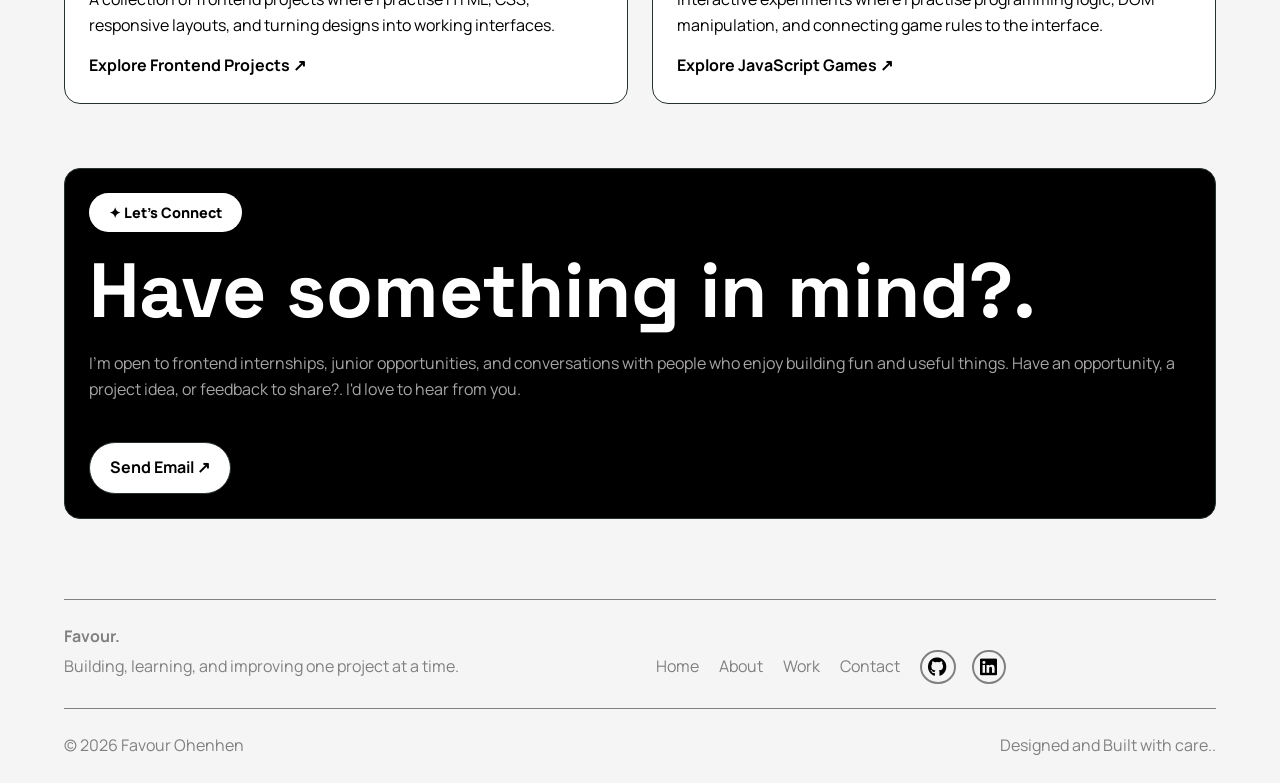
==== commit bcd5c855: "Implement responsive navigation menu; add toggle functionality" ====
--- a/index.html
+++ b/index.html
@@ -20,12 +20,14 @@
   </head>
 
   <body>
-    <header class="site-header">
+    <header class="site-header ">
       <div class="container nav-wrap">
         <a class="brand" href="#home">Favour Ohenhen</a>
 
-        <nav aria-label="Main navigation">
-          <ul>
+        <nav aria-label="Main navigation" id="header-nav">
+          <img src="./images/icon-close.svg" onclick="closeBtn()" class="closebtn" alt="close nav-menu button icon">
+          <ul class="list-items">
+            
             <li><a href="#home">Home</a></li>
             <li><a href="#about">About</a></li>
             <li><a href="#work">Work</a></li>
@@ -40,7 +42,7 @@
           rel="noreferrer"
           >Let's Talk</a
         >
-        <button type="button" aria-label="Open navigation menu" class="hamburger">☰</button>
+        <button type="button" aria-label="Open navigation menu" class="hamburger" onclick="toggleMenu()">☰</button>
       </div>
     </header>
 
@@ -134,7 +136,7 @@
           </div>
         </div>
         <p class="ongoing">
-          Currently exploring: React, UI/UX design, and better frontend
+          Currently exploring: UI/UX design and better frontend
           development practices.
         </p>
       </section>
@@ -248,5 +250,6 @@
         <p>Designed and Built with care..</p>
       </div>
     </footer>
+    <script src="./index.js"></script>
   </body>
 </html>
--- a/index.css
+++ b/index.css
@@ -59,11 +59,68 @@
   background: var(--color-muted);
   position: fixed;
   top: 0;
+  left: 50%;
+  transform: translateX(-50%);
   z-index: 10;
+  width: min(100% - 2rem, var(--content-width));
+  padding: 0;
   border-radius: 3.40282e38px;
   margin-top: 1.5rem;
   border: 1px solid var(--color-border);
   box-shadow: 0 20px 50px rgba(0, 0, 0, 0.35);
+}
+#header-nav,
+.nav-link,
+.closebtn {
+  display: none;
+}
+ /* .list-items{
+  position: fixed;
+
+  top: 0;
+  bottom: 0;
+
+  left: -55%;
+
+  width: 55%;
+
+  display: flex;
+  flex-direction: column;
+  gap: 1.5em;
+  background: white;
+  padding: 5rem 2rem;
+
+  transition: left 0.3s ease;
+  list-style: none;
+  z-index: 10;
+}
+.closebtn {
+  width: 20px;
+}
+a {
+  color: var(--Black);
+  text-decoration: none;
+  font-weight: 700;
+} */
+.hamburger {
+  display: block;
+}
+@media (min-width: 700px ) {
+#header-nav,
+.nav-link {
+  display:block;
+}
+ .closebtn{
+  display: none;
+ }
+  .hamburger {
+    display: none;
+  }
+}
+
+
+.site-header .nav-wrap {
+  width: 100%;
 }
 
 .nav-wrap {
@@ -72,13 +129,17 @@
   justify-content: space-between;
   min-height: 4.5rem;
   gap: 1rem;
+  padding-inline: 2rem;
 }
 
 .brand,
 .nav-link {
   text-decoration: none;
 }
-
+.nav-link {
+  padding: 0.75rem 1.25rem;
+  border-radius: 999px;
+}
 .brand {
   font-family: var(--font-heading);
   font-weight: 700;
@@ -106,6 +167,10 @@
   color: var(--color-text);
 }
 
+#home {
+  margin-top: 7rem;
+}
+
 .site-header button {
   background: transparent;
   border: 1px solid var(--color-border);
@@ -137,8 +202,8 @@
 }
 .eyebrow {
   color: var(--color-text);
-  width: 300px;
-  max-width: 200px;
+  width: fit-content;
+  max-width: 100%;
   padding: 8px 20px;
   border-radius: 3.40282e38px;
   background-color: var(--color-muted);
@@ -192,7 +257,8 @@
   transform: translateY(-1px);
 }
 
-.button.primary {
+.button.primary,
+.nav-link {
   background: var(--color-text);
   border-color: var(--color-muted);
   color: var(--color-muted);
@@ -360,11 +426,10 @@
 }
 .social {
   font-size: 1.2rem;
-  background-color: var(--color-muted);
   padding: 0rem 0.4rem;
   overflow: hidden;
   border-radius: 100%;
-  border: 2px solid var(--color-text);
+  border: 2px solid gray;
   transition:
     transform 0.2s ease,
     border-color 0.2s ease;
@@ -399,28 +464,3 @@
 
 
 
-
-
-
-@media (max-width: 700px) {
-  .nav-wrap {
-    flex-wrap: wrap;
-    justify-content: center;
-    padding-block: 1rem;
-  }
-
-  nav ul {
-    justify-content: center;
-    flex-wrap: wrap;
-  }
-
-  .about-grid,
-  .work-grid {
-    grid-template-columns: 1fr;
-  }
-
-  .contact-box {
-    align-items: flex-start;
-    flex-direction: column;
-  }
-} */
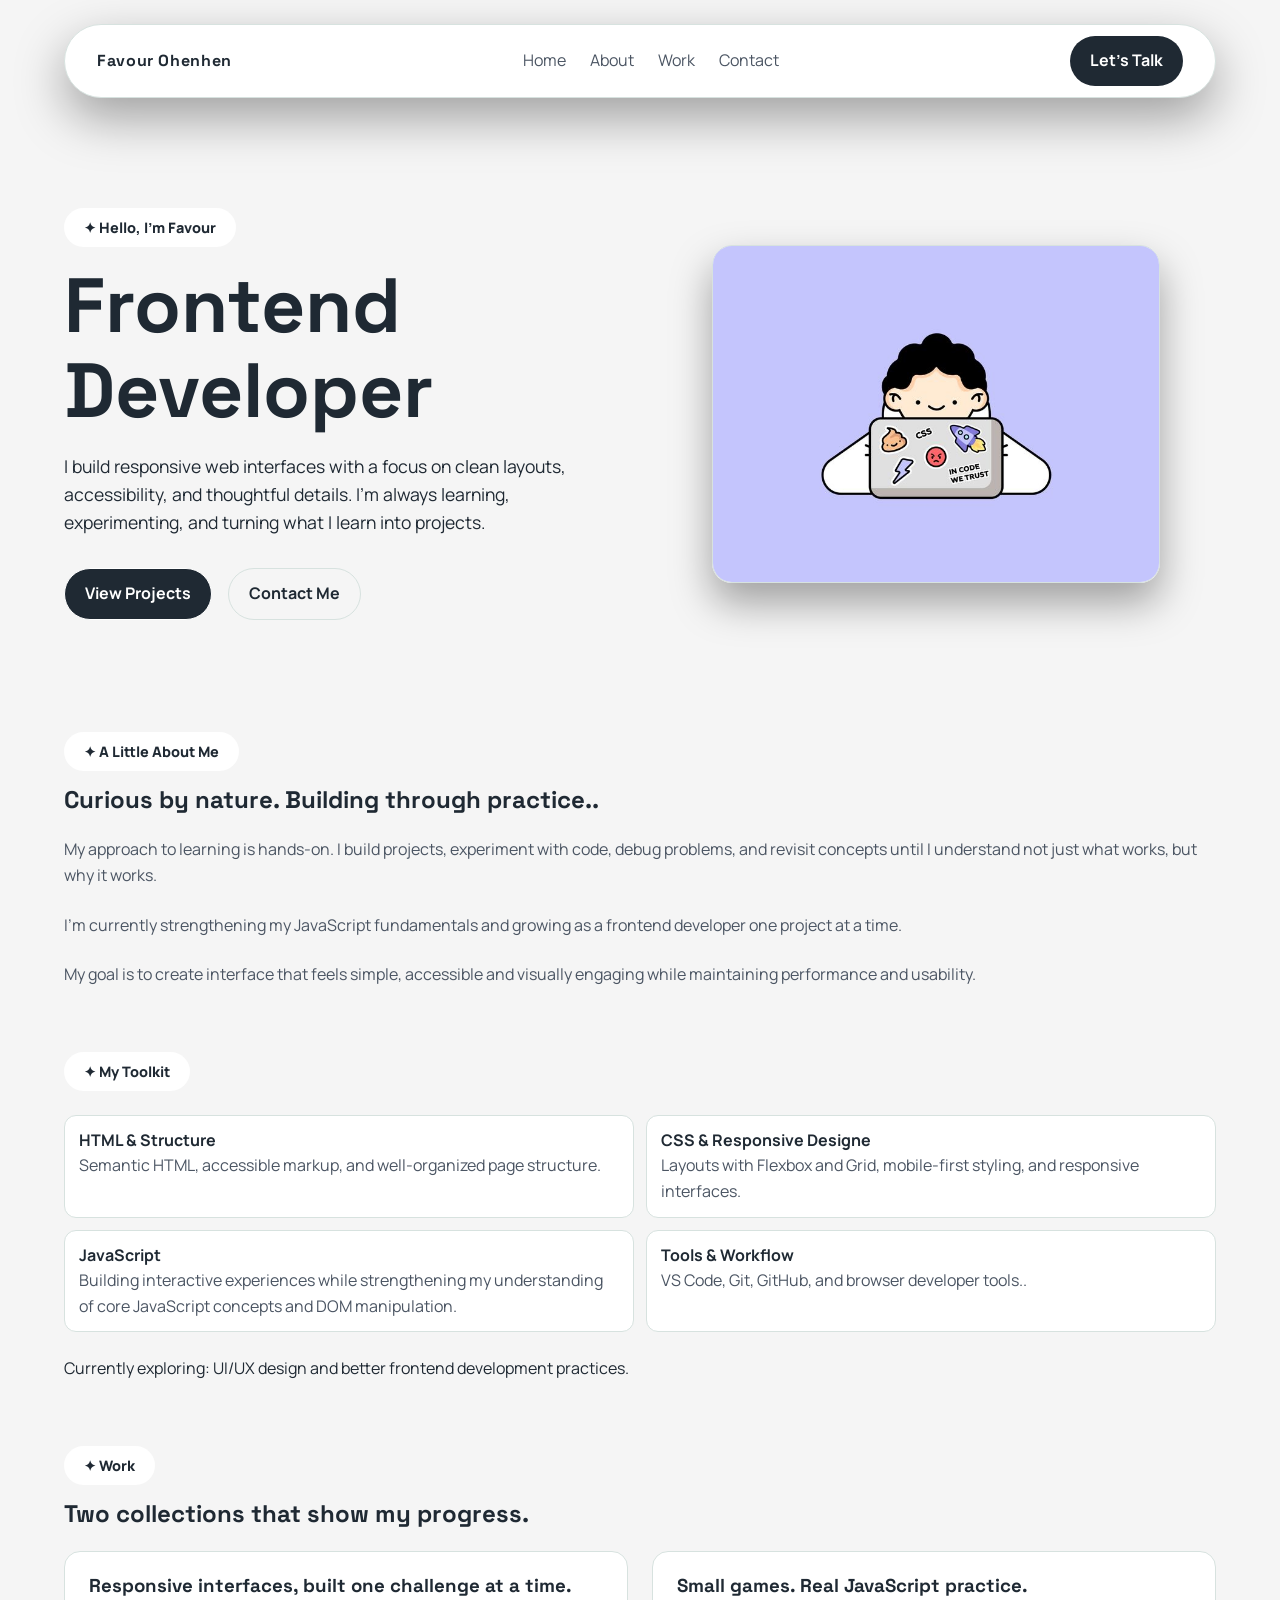
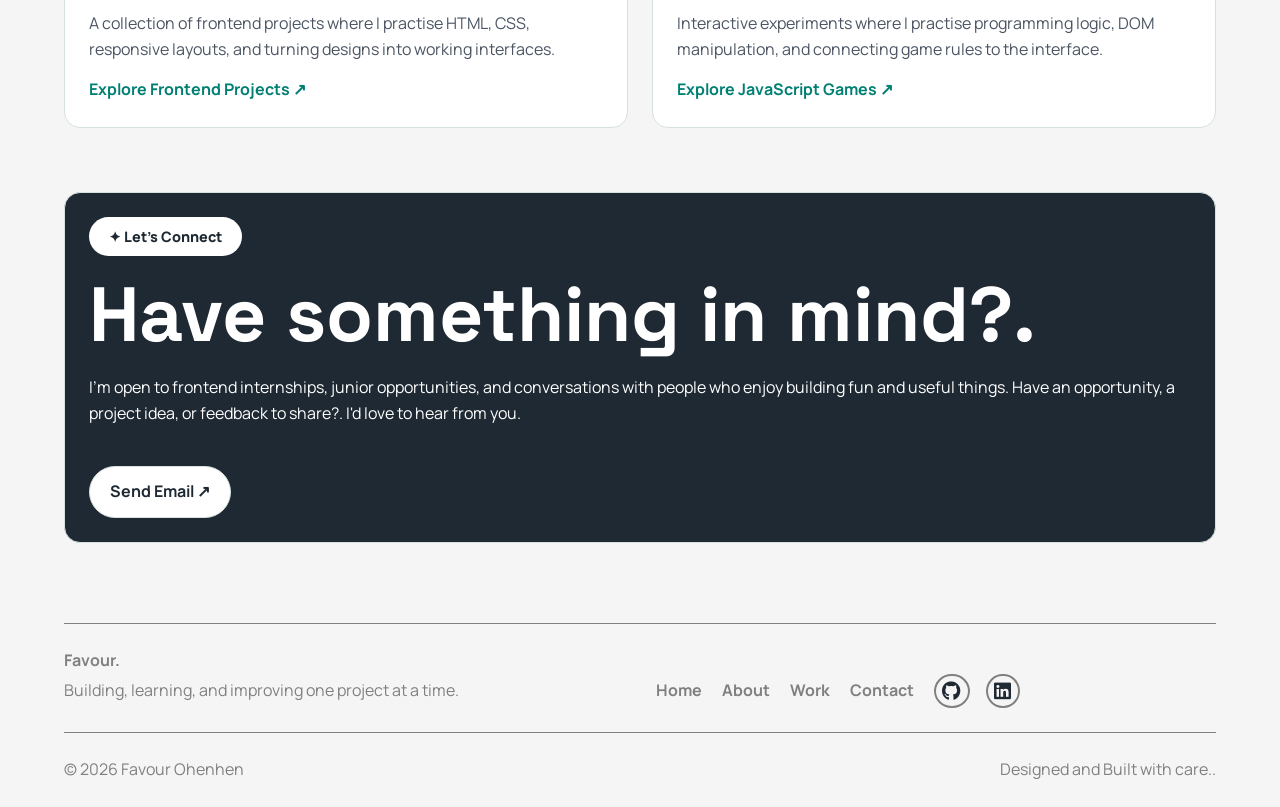
==== commit acaef168: "Update navigation structure and styles; add close button functionality and improve responsiveness, a" ====
--- a/index.html
+++ b/index.html
@@ -25,9 +25,9 @@
         <a class="brand" href="#home">Favour Ohenhen</a>
 
         <nav aria-label="Main navigation" id="header-nav">
-          <img src="./images/icon-close.svg" onclick="closeBtn()" class="closebtn" alt="close nav-menu button icon">
-          <ul class="list-items">
-            
+         
+          <ul class="list-items" id="nav-menu">
+             <img src="./images/icon-close.svg" onclick="closeBtn()" class="closebtn" alt="close nav-menu button icon">
             <li><a href="#home">Home</a></li>
             <li><a href="#about">About</a></li>
             <li><a href="#work">Work</a></li>
@@ -42,7 +42,8 @@
           rel="noreferrer"
           >Let's Talk</a
         >
-        <button type="button" aria-label="Open navigation menu" class="hamburger" onclick="toggleMenu()">☰</button>
+        <button type="button" aria-label="Open Navigation"
+            aria-expanded="false" class="hamburger" onclick="toggleMenu()">☰</button>
       </div>
     </header>
 
@@ -120,7 +121,7 @@
             <p class="title-set">CSS & Responsive Designe</p>
             <p>
               Layouts with Flexbox and Grid, mobile-first styling, and
-              responsive interfaces.p>
+              responsive interfaces.
             </p>
           </div>
           <div class="set">
@@ -225,7 +226,7 @@
           <a href="#contact">Contact</a>
           <div class="social-logo">
             <a
-              href="https://github.com/yourusername"
+              href="https://github.com/favourohenhen"
               target="_blank"
               rel="noopener noreferrer"
               aria-label="GitHub"
@@ -234,7 +235,7 @@
               <i class="fa-brands fa-github lin"></i>
             </a>
             <a
-              href="https://linkedin.com/in/yourusername"
+              href="https://www.linkedin.com/in/favour-ohenhen/"
               target="_blank"
               rel="noopener noreferrer"
               aria-label="LinkedIn"
--- a/index.css
+++ b/index.css
@@ -5,11 +5,14 @@
   --font-body: "Manrope", sans-serif;
   --color-background: #f5f5f5;
   --color-surface: #121719;
-  --color-text: #000;
+  --color-text: #1f2933;
+  --color-text-muted: #4b5563;
+  --color-link: #007f73;
+  --color-link-hover: #00665c;
   --color-muted: #ffffff;
   --color-accent: #2fffd5;
   --color-highlight: #b8ff3d;
-  --color-border: #283130;
+  --color-border: #d7e2df;
   --content-width: 72rem;
 }
 
@@ -69,23 +72,19 @@
   border: 1px solid var(--color-border);
   box-shadow: 0 20px 50px rgba(0, 0, 0, 0.35);
 }
-#header-nav,
-.nav-link,
-.closebtn {
+.nav-link {
   display: none;
 }
- /* .list-items{
+ .list-items{
   position: fixed;
-
   top: 0;
   bottom: 0;
 
-  left: -55%;
-
+left: -85%;
   width: 55%;
-
   display: flex;
   flex-direction: column;
+  justify-content: flex-start;
   gap: 1.5em;
   background: white;
   padding: 5rem 2rem;
@@ -98,10 +97,10 @@
   width: 20px;
 }
 a {
-  color: var(--Black);
+  color: var(--color-text);
   text-decoration: none;
   font-weight: 700;
-} */
+}
 .hamburger {
   display: block;
 }
@@ -110,11 +109,25 @@
 .nav-link {
   display:block;
 }
- .closebtn{
-  display: none;
- }
   .hamburger {
     display: none;
+  }
+   .list-items {
+    position: static;
+    width: auto;
+
+    flex-direction: row;
+
+    padding: 0;
+
+    background: transparent;
+  }
+  .closebtn {
+    display: none;
+  }
+ .list-items a {
+    color: var(--color-text-muted);
+    font-weight: 400;
   }
 }
 
@@ -156,6 +169,14 @@
 .nav-link {
   color: var(--color-text);
   text-decoration: none;
+}
+
+.nav-link {
+  transition:
+    transform 0.2s ease,
+    background-color 0.2s ease,
+    border-color 0.2s ease,
+    color 0.2s ease;
 }
 
 nav a:hover,
@@ -164,7 +185,7 @@
 .nav-link:focus-visible,
 .work-card a:hover,
 .work-card a:focus-visible {
-  color: var(--color-text);
+  color: var(--color-link);
 }
 
 #home {
@@ -249,12 +270,9 @@
   border: 1px solid var(--color-border);
   transition:
     transform 0.2s ease,
-    border-color 0.2s ease;
-}
-
-.button:hover,
-.button:focus-visible {
-  transform: translateY(-1px);
+    border-color 0.2s ease,
+    background-color 0.2s ease,
+    color 0.2s ease;
 }
 
 .button.primary,
@@ -269,6 +287,17 @@
   background: transparent;
   color: var(--color-text);
 }
+
+.button:hover,
+.button:focus-visible,
+.nav-link:hover,
+.nav-link:focus-visible {
+  transform: translateY(-1px);
+  background-color: var(--color-link);
+  border-color: var(--color-link);
+  color: var(--color-muted);
+}
+
 .hero-visual {
   display: flex;
   justify-content: center;
@@ -299,7 +328,7 @@
 
 .about-grid p,
 .work-card p {
-  color: var(--color-text);
+  color: var(--color-text-muted);
 }
 
 .skill-list {
@@ -308,6 +337,9 @@
   grid-template-columns: 1fr;
   gap: 0.75rem;
 }
+.ongoing{
+  padding-top: 1.5rem;
+}
 @media (min-width: 600px) {
   .skill-list {
     grid-template-columns: repeat(2, 1fr);
@@ -322,6 +354,15 @@
   border-radius: 0.75rem;
   background: rgba(255, 255, 255, 0.02);
   background-color: var(--color-muted);
+  transition: border-color 0.2s ease;
+}
+
+.set p:not(.title-set) {
+  color: var(--color-text-muted);
+}
+
+.set:hover {
+  border-color: #93bdb4;
 }
 .work-grid {
   grid-template-columns: 1fr;
@@ -337,6 +378,17 @@
   border-radius: 1rem;
   background: var(--color-muted);
   padding: 1.5rem;
+  transition:
+    transform 0.2s ease,
+    border-color 0.2s ease,
+    box-shadow 0.2s ease;
+}
+
+.work-card:hover,
+.work-card:focus-within {
+  transform: translateY(-3px);
+  border-color: #93bdb4;
+  box-shadow: 0 12px 24px rgba(18, 23, 25, 0.08);
 }
 
 .link {
@@ -353,9 +405,21 @@
 
 .work-card a {
   margin-top: auto;
-  color: var(--color-text);
+  color: var(--color-link);
   text-decoration: none;
   font-weight: 700;
+  transition: color 0.2s ease;
+}
+
+.work-card a:hover,
+.work-card a:focus-visible {
+  color: var(--color-link-hover);
+}
+
+a:focus-visible,
+button:focus-visible {
+  outline: 3px solid var(--color-link);
+  outline-offset: 3px;
 }
 .contact-box {
   display: flex;
@@ -372,9 +436,9 @@
 #contact-title {
   margin-bottom: 1.2rem;
 }
-article > p {
+/* article > p {
   color: rgba(181, 178, 178, 0.927);
-}
+} */
 .contact-box,
 .contact-link {
   flex: 1;
@@ -422,7 +486,7 @@
 }
 
 .social-links a:hover {
-  color: #111827;
+  color: var(--color-link);
 }
 .social {
   font-size: 1.2rem;
@@ -462,5 +526,3 @@
 
 
 
-
-
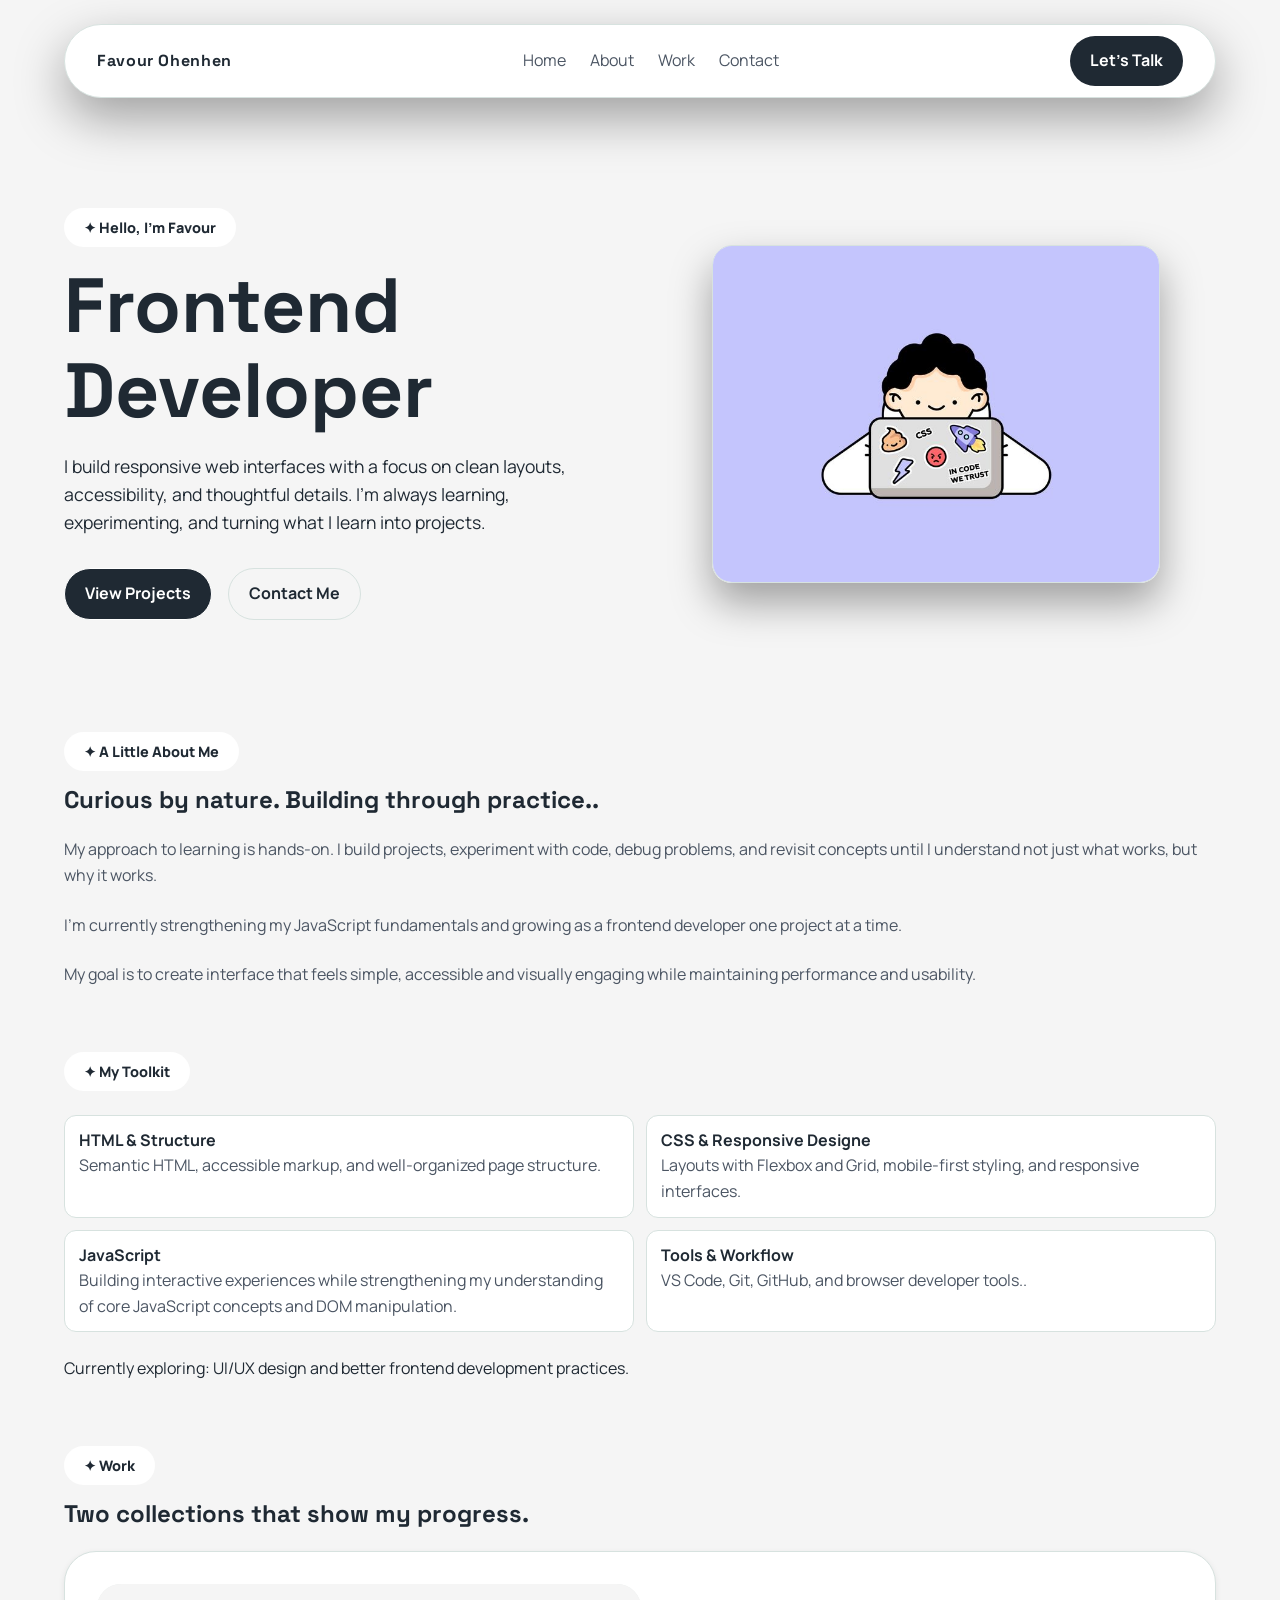
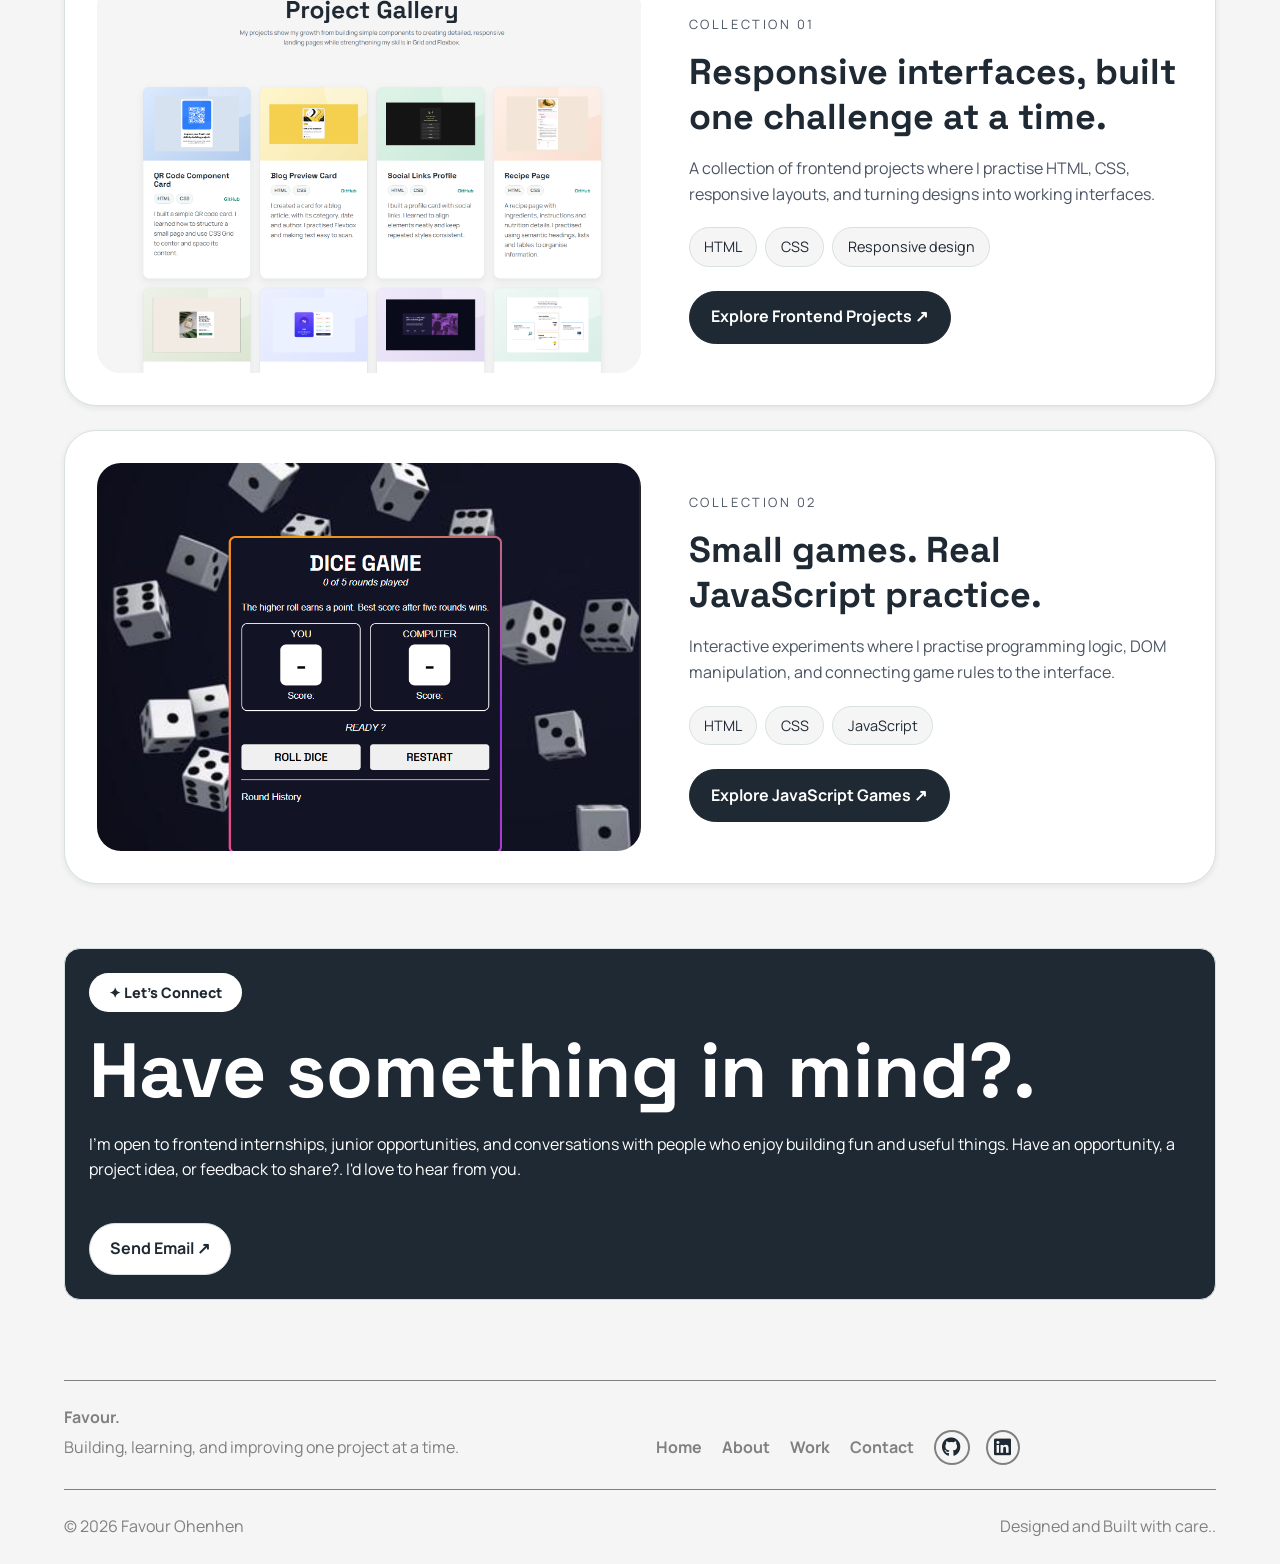
==== commit c8195347: "Enhance project layout and styles; add new JavaScript games section with improved responsiveness and" ====
--- a/index.html
+++ b/index.html
@@ -20,15 +20,19 @@
   </head>
 
   <body>
-    <header class="site-header ">
+    <header class="site-header">
       <div class="container nav-wrap">
-        <a class="brand" href="#home">Favour Ohenhen</a>
+        <a class="brand" href="#">Favour Ohenhen</a>
 
         <nav aria-label="Main navigation" id="header-nav">
-         
           <ul class="list-items" id="nav-menu">
-             <img src="./images/icon-close.svg" onclick="closeBtn()" class="closebtn" alt="close nav-menu button icon">
-            <li><a href="#home">Home</a></li>
+            <img
+              src="./images/icon-close.svg"
+              onclick="closeBtn()"
+              class="closebtn"
+              alt="close nav-menu button icon"
+            />
+            <li><a href="#">Home</a></li>
             <li><a href="#about">About</a></li>
             <li><a href="#work">Work</a></li>
             <li><a href="#contact">Contact</a></li>
@@ -42,8 +46,15 @@
           rel="noreferrer"
           >Let's Talk</a
         >
-        <button type="button" aria-label="Open Navigation"
-            aria-expanded="false" class="hamburger" onclick="toggleMenu()">☰</button>
+        <button
+          type="button"
+          aria-label="Open Navigation"
+          aria-expanded="false"
+          class="hamburger"
+          onclick="toggleMenu()"
+        >
+          ☰
+        </button>
       </div>
     </header>
 
@@ -58,9 +69,7 @@
             experimenting, and turning what I learn into projects.
           </p>
           <div class="hero-actions">
-            <a class="button primary" href="frontend-projects/index.html"
-              >View Projects</a
-            >
+            <a class="button primary" href="#work">View Projects</a>
             <a class="button secondary" href="#contact">Contact Me</a>
           </div>
         </div>
@@ -137,8 +146,8 @@
           </div>
         </div>
         <p class="ongoing">
-          Currently exploring: UI/UX design and better frontend
-          development practices.
+          Currently exploring: UI/UX design and better frontend development
+          practices.
         </p>
       </section>
       <section
@@ -152,37 +161,55 @@
         </div>
 
         <div class="work-grid">
-          <div class="archive-card">
-            <div class="project-img">
-              <img src="" alt="" />
-            </div>
-            <article class="work-card">
+          <article class="archive-card">
+            <div class="archive-preview">
+              <img
+                src="./images/Porfolio_frontend-projects.png"
+                alt="A screenshot of my frontend project gallery"
+              />
+            </div>
+            <div class="work-card">
+              <p class="archive-label">Collection 01</p>
               <h3>Responsive interfaces, built one challenge at a time.</h3>
               <p>
                 A collection of frontend projects where I practise HTML, CSS,
                 responsive layouts, and turning designs into working interfaces.
               </p>
-              <a href="frontend-projects/index.html"
+              <div class="archive-stack">
+                <span>HTML</span>
+                <span>CSS</span>
+                <span>Responsive design</span>
+              </div>
+              <a class="archive-link" href="frontend-projects/index.html"
                 >Explore Frontend Projects ↗</a
               >
-            </article>
-          </div>
-
-          <div class="archive-card">
-            <div class="project-img">
-              <img src="" alt="" />
-            </div>
-            <article class="work-card">
+            </div>
+          </article>
+
+          <article class="archive-card">
+            <div class="archive-preview">
+              <img
+                src="./images/dice%20(1).png"
+                alt="A screenshot of the Dice Game, part of my JavaScript games collection"
+              />
+            </div>
+            <div class="work-card">
+              <p class="archive-label">Collection 02</p>
               <h3>Small games. Real JavaScript practice.</h3>
               <p>
                 Interactive experiments where I practise programming logic, DOM
                 manipulation, and connecting game rules to the interface.
               </p>
-              <a href="https://github.com/" target="_blank" rel="noreferrer"
-                >Explore JavaScript Games ↗</a
-              >
-            </article>
-          </div>
+              <div class="archive-stack">
+                <span>HTML</span>
+                <span>CSS</span>
+                <span>JavaScript</span>
+              </div>
+              <a class="archive-link" href="./js.-game/index.html">
+                Explore JavaScript Games ↗
+              </a>
+            </div>
+          </article>
         </div>
       </section>
 
@@ -203,7 +230,7 @@
             </p>
           </article>
           <div class="contact-link">
-            <a class="button link" href="mailto:hello@example.com"
+            <a class="button link" href="mailto:Favourosayuwamen931@gmail.com"
               >Send Email ↗</a
             >
           </div>
--- a/index.css
+++ b/index.css
@@ -187,10 +187,15 @@
 .work-card a:focus-visible {
   color: var(--color-link);
 }
-
+#home {
+  margin-top: 5rem;
+}
+@media (min-width : 700px){
 #home {
   margin-top: 7rem;
 }
+}
+
 
 .site-header button {
   background: transparent;
@@ -365,44 +370,140 @@
   border-color: #93bdb4;
 }
 .work-grid {
-  grid-template-columns: 1fr;
-}
-@media (min-width: 600px) {
-  .work-grid {
-    grid-template-columns: repeat(2, 1fr);
-  }
-}
-
-.work-card {
-  border: 1px solid var(--color-border);
-  border-radius: 1rem;
+  grid-template-columns: minmax(0, 1fr);
+}
+
+.archive-card {
+  display: grid;
+  min-width: 0;
+  grid-template-columns: minmax(0, 1.1fr) minmax(0, 1fr);
+  align-items: center;
+  gap: clamp(1.5rem, 4vw, 3rem);
+  padding: clamp(1rem, 3vw, 2rem);
+  border: 1px solid var(--color-border);
+  border-radius: 2rem;
   background: var(--color-muted);
-  padding: 1.5rem;
+  box-shadow: 0 2px 6px rgba(18, 23, 25, 0.08);
   transition:
     transform 0.2s ease,
     border-color 0.2s ease,
     box-shadow 0.2s ease;
 }
 
-.work-card:hover,
-.work-card:focus-within {
+.archive-card:hover,
+.archive-card:focus-within {
   transform: translateY(-3px);
   border-color: #93bdb4;
-  box-shadow: 0 12px 24px rgba(18, 23, 25, 0.08);
-}
-
+  box-shadow: 0 12px 24px rgba(18, 23, 25, 0.1);
+
+}
+
+.archive-preview {
+  aspect-ratio: 1.4;
+  overflow: hidden;
+  border-radius: 1.5rem;
+  background: #e9eeec;
+  
+
+}
+.archive-preview:hover,
+.archive-preview:focus-within{
+    transform: scale(1.05);
+    transition: transform 350ms ease-in-out;
+}
+
+.archive-preview img {
+  width: 100%;
+  height: 100%;
+  object-fit: cover;
+  object-position: top center;
+  transition: transform 350ms ease-in-out;
+}
+
+.work-card {
+  display: flex;
+  min-width: 0;
+  flex-direction: column;
+  align-items: flex-start;
+  gap: 1rem;
+  padding-block: 0.5rem;
+}
+
+.archive-label {
+  color: var(--color-text-muted);
+  font-size: 0.8rem;
+  letter-spacing: 0.2em;
+  text-transform: uppercase;
+}
+
+.work-card h3 {
+  font-family: var(--font-heading);
+  font-size: clamp(1.5rem, 3vw, 2.25rem);
+  line-height: 1.25;
+}
+
+.work-card p:not(.archive-label) {
+  color: var(--color-text-muted);
+}
+
+.archive-stack {
+  display: flex;
+  flex-wrap: wrap;
+  gap: 0.5rem;
+  margin-top: 0.25rem;
+}
+
+.archive-stack span {
+  padding: 0.45rem 0.9rem;
+  border: 1px solid var(--color-border);
+  border-radius: 999px;
+  background: var(--color-background);
+  font-size: 0.9rem;
+}
+
+.work-card .archive-link {
+  display: inline-flex;
+  align-items: center;
+  justify-content: center;
+  margin-top: 0.5rem;
+  padding: 0.8rem 1.35rem;
+  border: 1px solid var(--color-text);
+  border-radius: 999px;
+  background: var(--color-text);
+  color: var(--color-muted);
+  font-weight: 700;
+  text-decoration: none;
+  transition:
+    background-color 0.2s ease,
+    color 0.2s ease,
+    border-color 0.2s ease;
+}
+
+.work-card .archive-link:hover,
+.work-card .archive-link:focus-visible {
+  border-color: var(--color-link);
+  background: var(--color-link);
+  color: var(--color-muted);
+}
+
+@media (max-width: 700px) {
+  .archive-card {
+    grid-template-columns: minmax(0, 1fr);
+    gap: 1.5rem;
+    border-radius: 1.5rem;
+  }
+
+  .archive-preview {
+    aspect-ratio: 1.5;
+    border-radius: 1rem;
+  }
+}
 .link {
   color: var(--color-text);
   background-color: var(--color-muted);
   font-weight: 700;
   margin-top: 1.5rem;
 }
-.work-card {
-  display: flex;
-  flex-direction: column;
-  gap: 0.9rem;
-}
-
 .work-card a {
   margin-top: auto;
   color: var(--color-link);
@@ -524,5 +625,3 @@
 
 
 
-
-
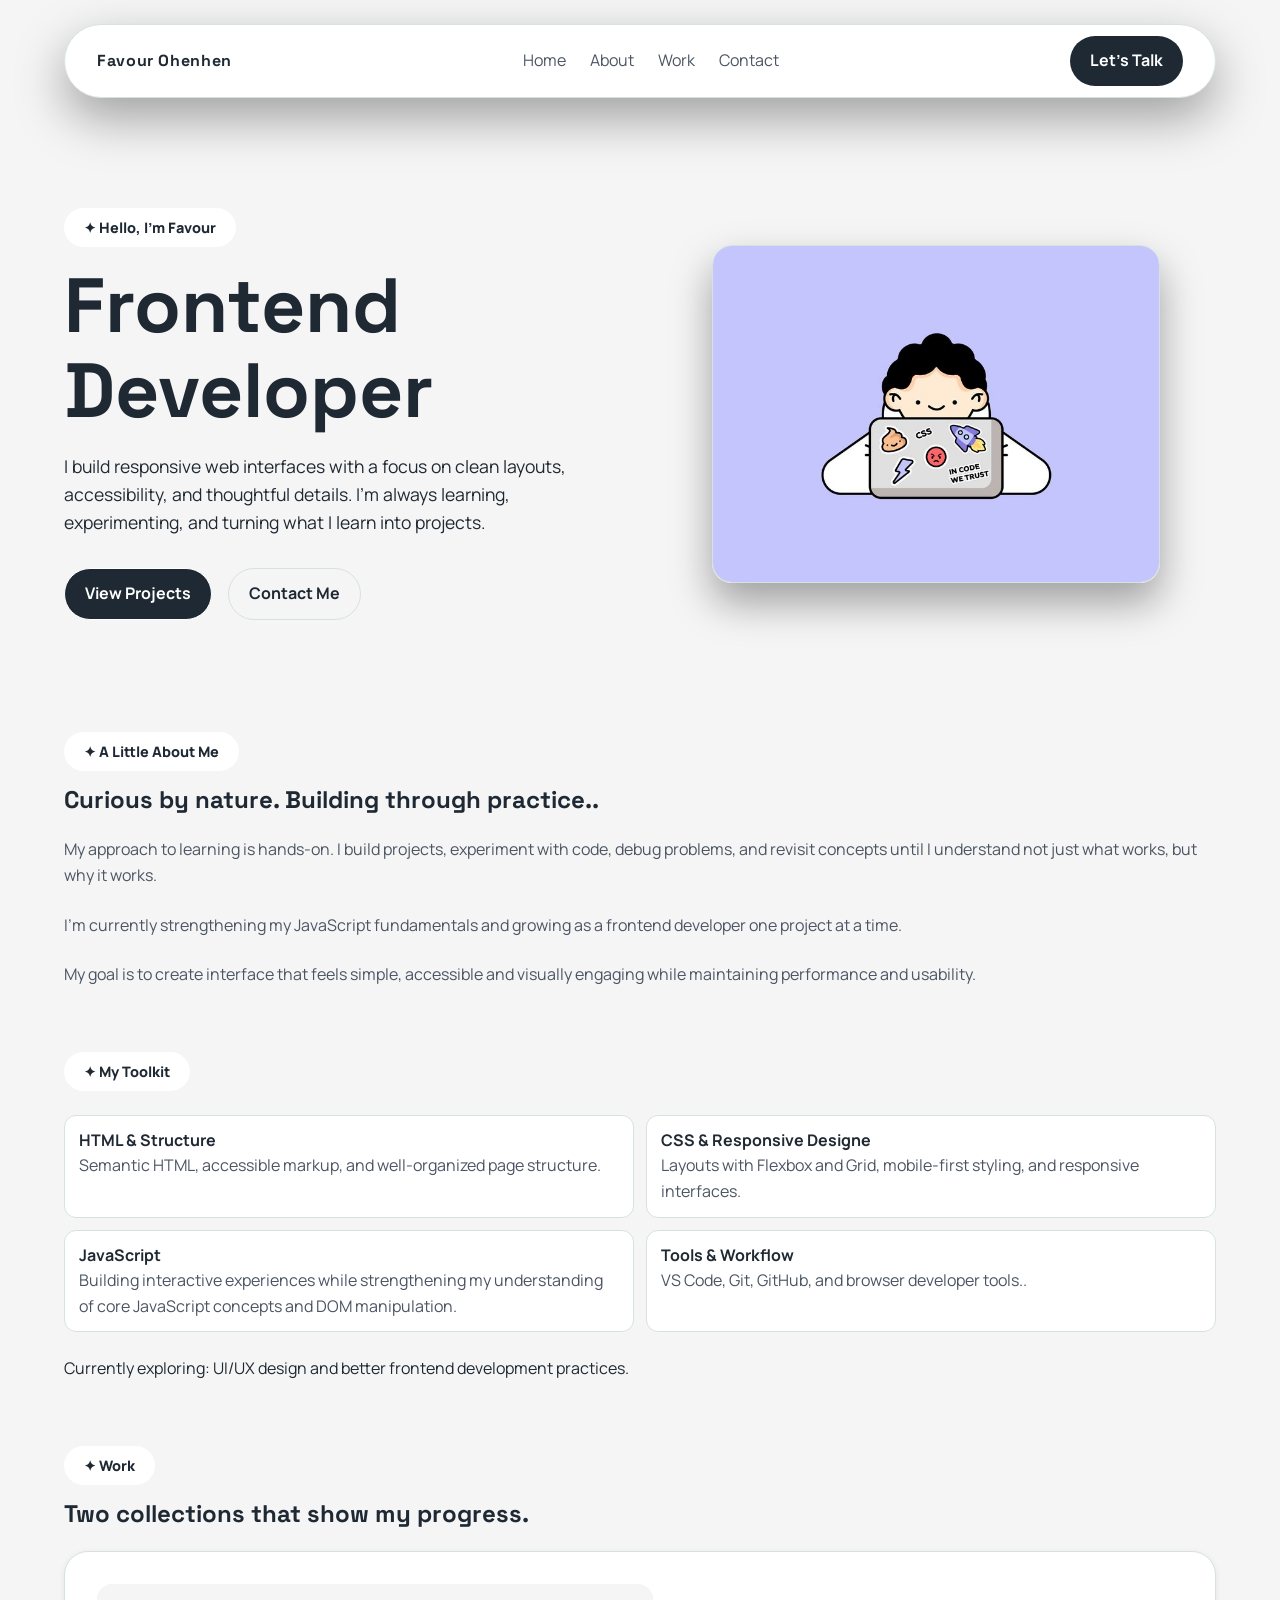
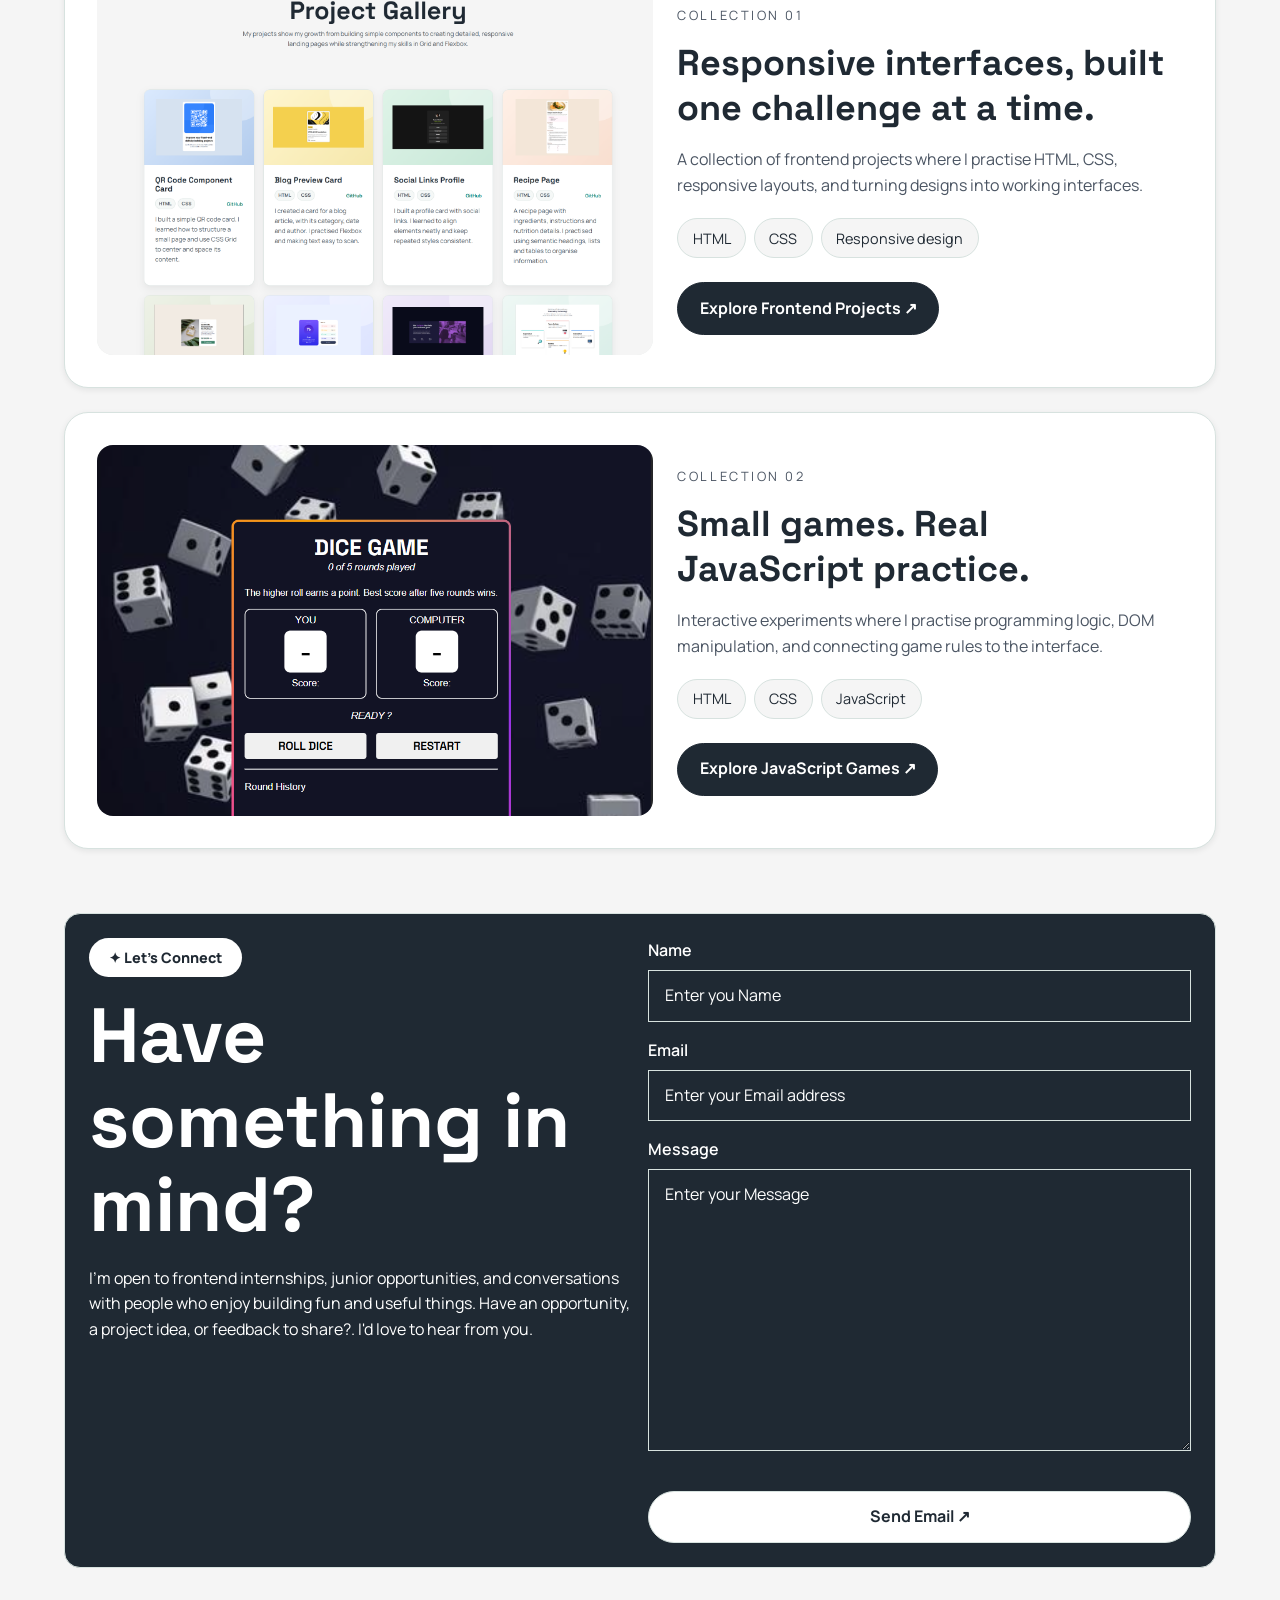
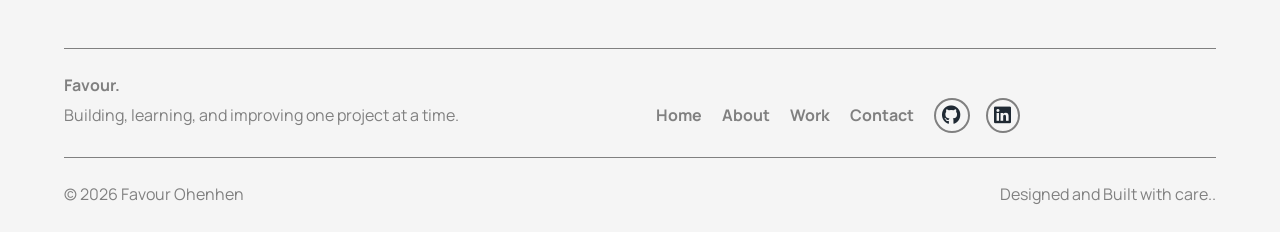
==== commit ab7fc77f: "Refactor CSS and HTML for improved layout and accessibility; update contact form structure and style" ====
--- a/index.html
+++ b/index.html
@@ -44,8 +44,7 @@
           href="https://github.com/"
           target="_blank"
           rel="noreferrer"
-          >Let's Talk</a
-        >
+          >Let's Talk</a>
         <button
           type="button"
           aria-label="Open Navigation"
@@ -221,7 +220,7 @@
         <div class="contact-box">
           <article>
             <p class="eyebrow">✦ let's connect</p>
-            <h2 id="contact-title">Have something in mind?.</h2>
+            <h2 id="contact-title">Have something in mind?</h2>
             <p>
               I'm open to frontend internships, junior opportunities, and
               conversations with people who enjoy building fun and useful
@@ -230,9 +229,22 @@
             </p>
           </article>
           <div class="contact-link">
-            <a class="button link" href="mailto:Favourosayuwamen931@gmail.com"
-              >Send Email ↗</a
-            >
+            
+            <form action="" method="post" class="contact-form">
+              <div class="card">
+                 <label for="name">Name </label>
+              <input type="text" name="name" id="name" placeholder="Enter you Name"  required autocomplete="name"> 
+              </div>
+             <div class="card">
+              <label for="email">Email </label>
+              <input type="email" name="email" id="email" placeholder="Enter your Email address"  required autocomplete="email">
+             </div>
+              <div class="card">
+                <label for="message">Message </label>
+              <textarea name="message" id="message" cols="30" rows="10"   placeholder="Enter your Message" required></textarea>
+              </div>
+              <button type="submit" class="button link">Send Email ↗</button>
+            </form>
           </div>
         </div>
       </section>
--- a/index.css
+++ b/index.css
@@ -62,10 +62,11 @@
   background: var(--color-muted);
   position: fixed;
   top: 0;
-  left: 50%;
-  transform: translateX(-50%);
+  left: 0;
+  right: 0;
   z-index: 10;
   width: min(100% - 2rem, var(--content-width));
+  margin-inline: auto;
   padding: 0;
   border-radius: 3.40282e38px;
   margin-top: 1.5rem;
@@ -76,17 +77,16 @@
   display: none;
 }
  .list-items{
-  position: fixed;
-  top: 0;
-  bottom: 0;
-
-left: -85%;
-  width: 55%;
+   position: fixed;
+   top: 0;
+   bottom: 0;
+   left: -100%;
+   width: 45%;
   display: flex;
   flex-direction: column;
   justify-content: flex-start;
   gap: 1.5em;
-  background: white;
+  background: var(--color-muted);
   padding: 5rem 2rem;
 
   transition: left 0.3s ease;
@@ -376,7 +376,8 @@
 .archive-card {
   display: grid;
   min-width: 0;
-  grid-template-columns: minmax(0, 1.1fr) minmax(0, 1fr);
+   grid-template-columns: minmax(0, 1fr);
+ 
   align-items: center;
   gap: clamp(1.5rem, 4vw, 3rem);
   padding: clamp(1rem, 3vw, 2rem);
@@ -486,9 +487,9 @@
   color: var(--color-muted);
 }
 
-@media (max-width: 700px) {
+@media (min-width: 701px) {
   .archive-card {
-    grid-template-columns: minmax(0, 1fr);
+    grid-template-columns: minmax(0, 1.1fr) minmax(0, 1fr);
     gap: 1.5rem;
     border-radius: 1.5rem;
   }
@@ -523,10 +524,9 @@
   outline-offset: 3px;
 }
 .contact-box {
-  display: flex;
-  flex-direction: column;
-  justify-content: space-between;
+  display: grid;
   align-items: flex-start;
+  grid-template-columns: 1fr;
   gap: 1rem;
   background-color: var(--color-text);
   color: var(--color-muted);
@@ -534,15 +534,57 @@
   border: 1px solid var(--color-border);
   border-radius: 1rem;
 }
+@media (min-width: 700px) {
+  .contact-box{
+    grid-template-columns: repeat(2, minmax(0, 1fr));
+  }
+}
 #contact-title {
   margin-bottom: 1.2rem;
-}
-/* article > p {
-  color: rgba(181, 178, 178, 0.927);
-} */
-.contact-box,
-.contact-link {
-  flex: 1;
+  
+}
+label{
+  font-weight: 600;
+}
+.contact-form{
+  display: flex;
+  flex-direction: column;
+  gap: 1rem;
+  align-items: stretch;
+  width: 100%;
+}
+.card{
+  display: flex;
+  flex-direction: column;
+  gap: 0.4rem;
+  width: 100%;
+}
+.card input,
+.card textarea{
+  width: 100%;
+  background-color: transparent;
+  border: 1px var(--color-border) solid;
+  color: var(--color-muted);
+}
+
+.card input:hover,
+.card textarea:hover{
+   border: 1px solid var(--color-link);
+  outline-offset: 1px;
+}
+.card input:focus-visible,
+.card textarea:focus-visible{
+  outline: 3px solid var(--color-link);
+   outline-offset: 3px;
+   border: none;
+}
+.card input,
+.card textarea{
+  padding:12px 16px;
+}
+::placeholder{
+  
+  color: var(--color-muted);
 }
 .site-footer {
   border-top: 1px solid gray;
@@ -620,8 +662,6 @@
     flex-direction: row;
   }
 }
-/* 
-
-
-
-
+
+
+
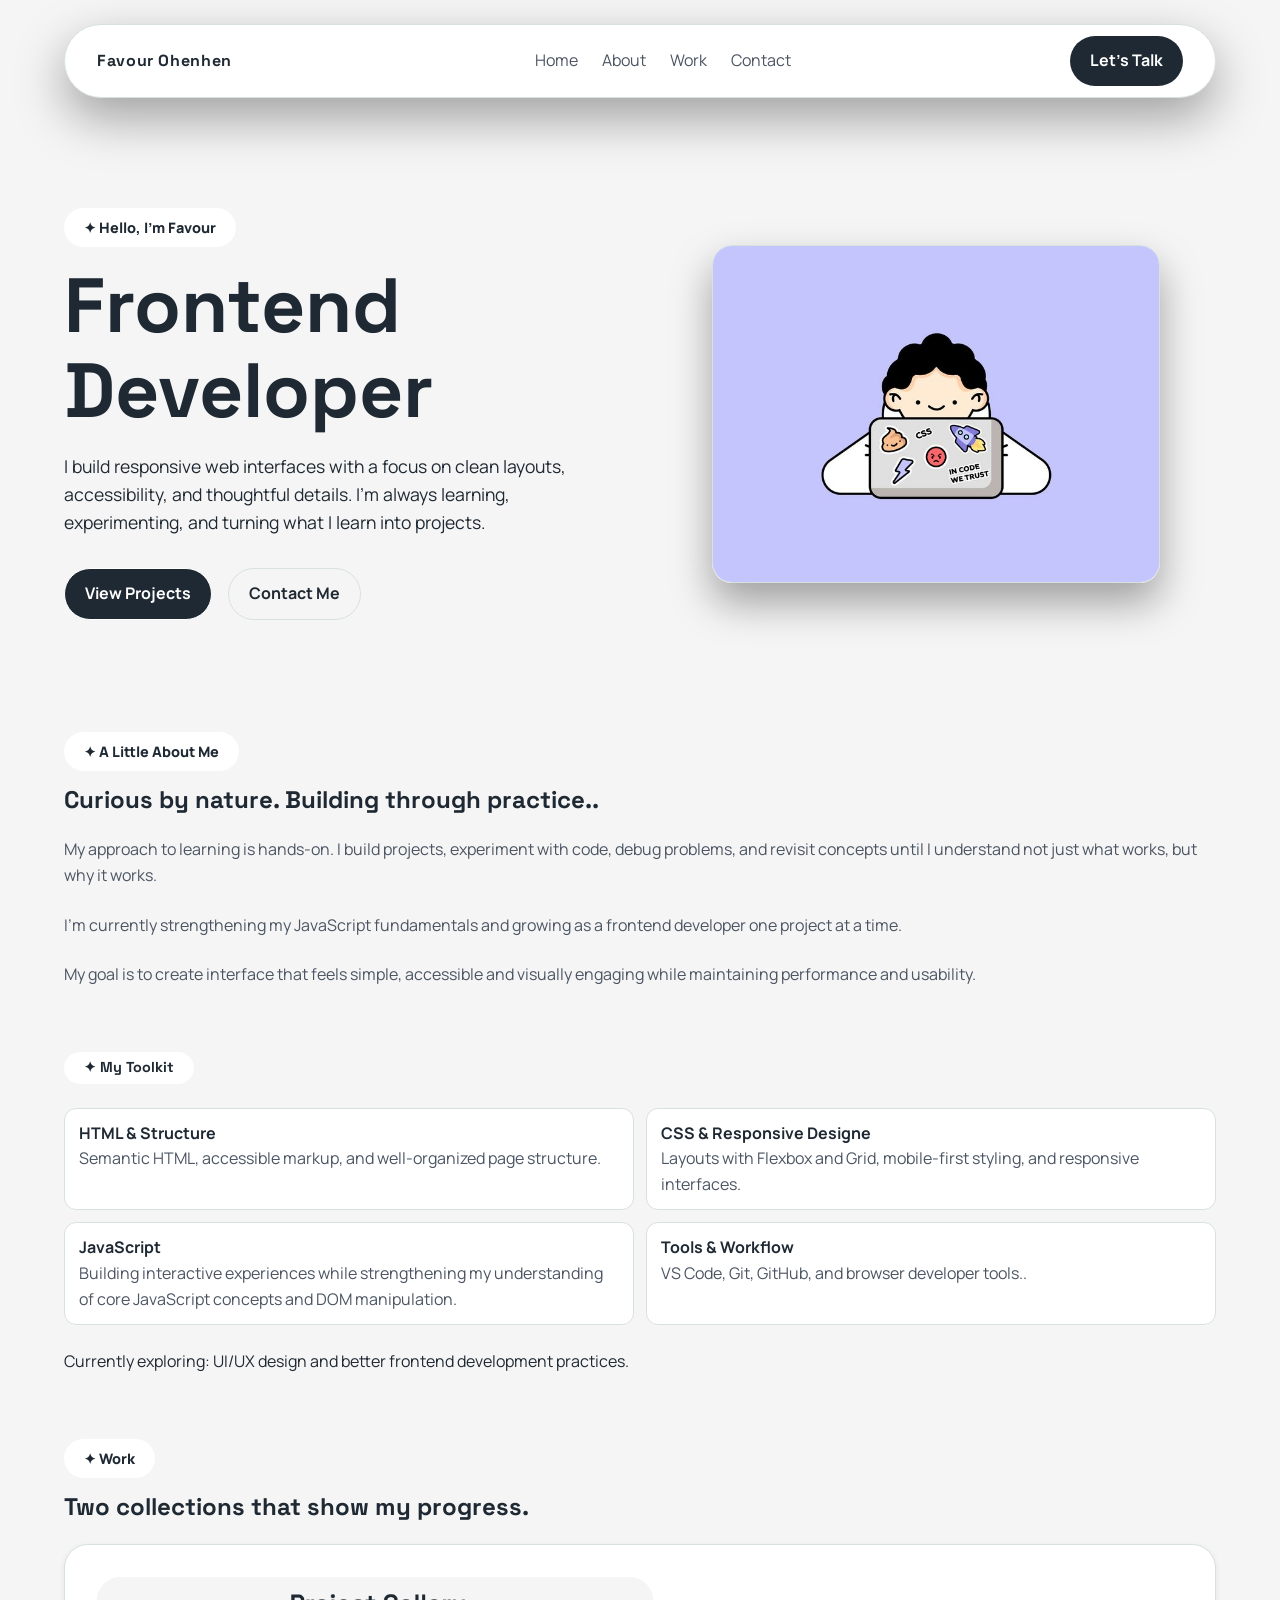
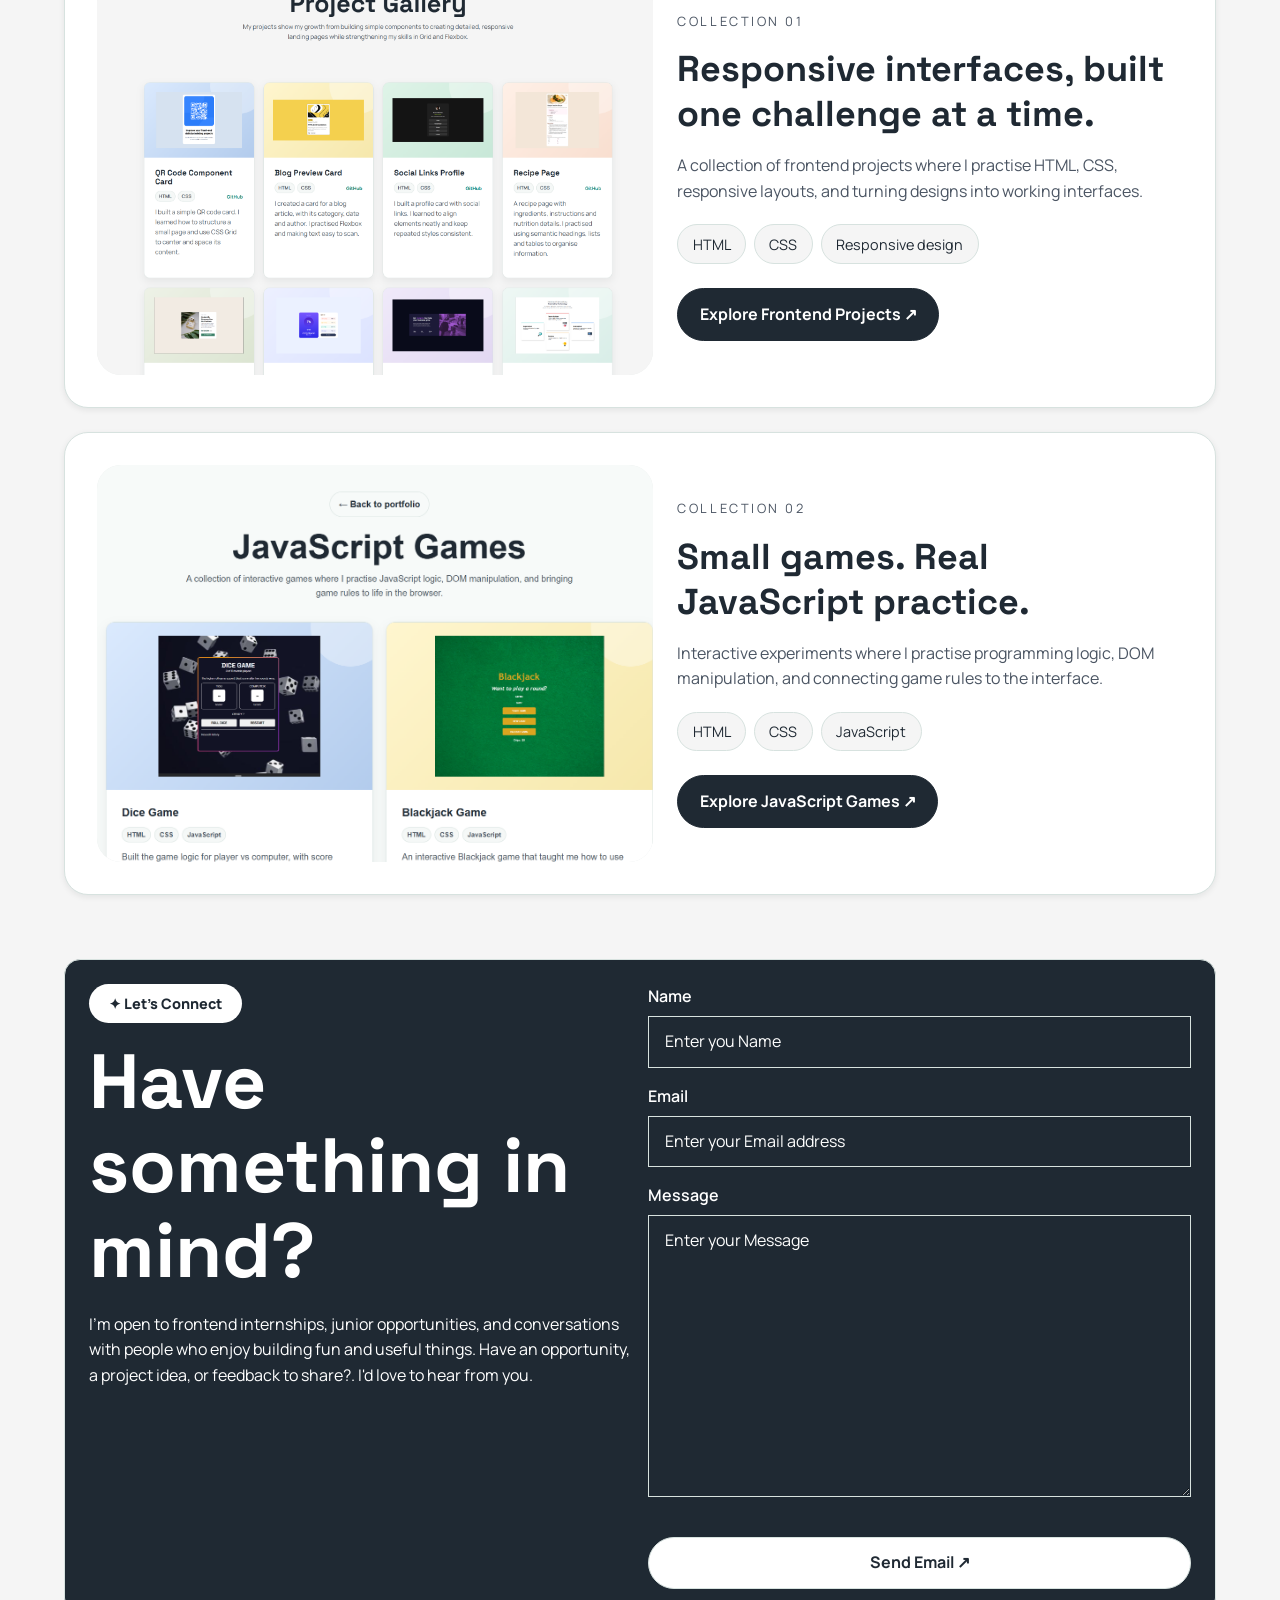
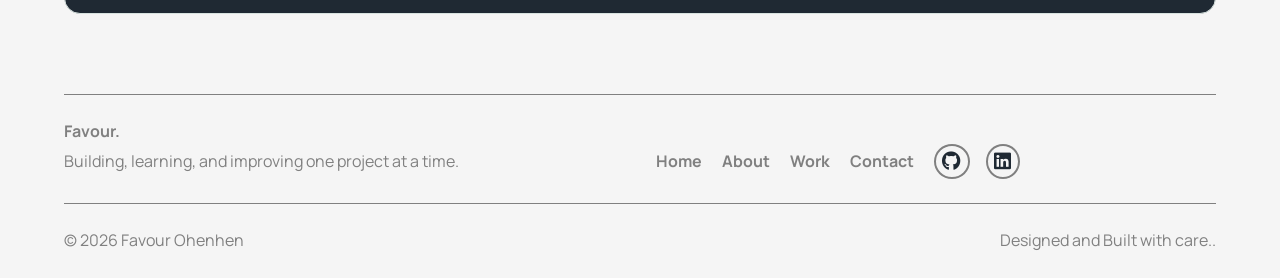
==== commit e54704a2: "Added a back to home link to each collection for easy navigation, added the right image for the js g" ====
--- a/index.html
+++ b/index.html
@@ -26,12 +26,20 @@
 
         <nav aria-label="Main navigation" id="header-nav">
           <ul class="list-items" id="nav-menu">
-            <img
-              src="./images/icon-close.svg"
-              onclick="closeBtn()"
-              class="closebtn"
-              alt="close nav-menu button icon"
-            />
+            <li>
+              <button
+                type="button"
+                class="closebtn"
+                aria-label="Close Navigation"
+                onclick="closeBtn()"
+              >
+                <img
+                  src="./images/icon-close.svg"
+                  class="close-icon"
+                  alt=""
+                />
+              </button>
+            </li>
             <li><a href="#">Home</a></li>
             <li><a href="#about">About</a></li>
             <li><a href="#work">Work</a></li>
@@ -41,9 +49,7 @@
 
         <a
           class="nav-link"
-          href="https://github.com/"
-          target="_blank"
-          rel="noreferrer"
+          href="#contact"
           >Let's Talk</a>
         <button
           type="button"
@@ -115,7 +121,7 @@
         aria-labelledby="skills-title"
       >
         <div class="section-heading">
-          <p class="eyebrow">✦ my Toolkit</p>
+          <h2 class="eyebrow" id="skills-title">✦ my Toolkit</h2>
         </div>
         <div class="skill-list">
           <div class="set">
@@ -188,8 +194,8 @@
           <article class="archive-card">
             <div class="archive-preview">
               <img
-                src="./images/dice%20(1).png"
-                alt="A screenshot of the Dice Game, part of my JavaScript games collection"
+                src="./images/Porfolio_js.-game.png"
+                alt="A screenshot of my JavaScript games collection"
               />
             </div>
             <div class="work-card">
--- a/index.css
+++ b/index.css
@@ -4,14 +4,11 @@
   --font-heading: "Space Grotesk", sans-serif;
   --font-body: "Manrope", sans-serif;
   --color-background: #f5f5f5;
-  --color-surface: #121719;
   --color-text: #1f2933;
   --color-text-muted: #4b5563;
   --color-link: #007f73;
   --color-link-hover: #00665c;
   --color-muted: #ffffff;
-  --color-accent: #2fffd5;
-  --color-highlight: #b8ff3d;
   --color-border: #d7e2df;
   --content-width: 72rem;
 }
@@ -50,6 +47,8 @@
 
 a {
   color: var(--color-text);
+  text-decoration: none;
+  font-weight: 700;
 }
 
 .container {
@@ -58,7 +57,6 @@
 }
 
 .site-header {
-  border-bottom: 1px solid rgba(255, 255, 255, 0.08);
   background: var(--color-muted);
   position: fixed;
   top: 0;
@@ -94,12 +92,11 @@
   z-index: 10;
 }
 .closebtn {
+  padding: 0;
+  cursor: pointer;
+}
+.close-icon {
   width: 20px;
-}
-a {
-  color: var(--color-text);
-  text-decoration: none;
-  font-weight: 700;
 }
 .hamburger {
   display: block;
@@ -145,10 +142,6 @@
   padding-inline: 2rem;
 }
 
-.brand,
-.nav-link {
-  text-decoration: none;
-}
 .nav-link {
   padding: 0.75rem 1.25rem;
   border-radius: 999px;
@@ -161,14 +154,7 @@
 
 nav ul {
   display: flex;
-  list-style: none;
   gap: 1.2rem;
-}
-
-nav a,
-.nav-link {
-  color: var(--color-text);
-  text-decoration: none;
 }
 
 .nav-link {
@@ -199,7 +185,9 @@
 
 .site-header button {
   background: transparent;
-  border: 1px solid var(--color-border);
+  /* border: 1px solid var(--color-border); */
+  border: none;
+  font-size: 1.6rem;
   border-radius: 0.5rem;
   color: var(--color-text);
   width: 2.5rem;
@@ -258,11 +246,6 @@
   flex-wrap: wrap;
   gap: 1rem;
   margin-top: 2rem;
-}
-@media (min-width: 700px) {
-  .hero-actions {
-    flex-direction: row;
-  }
 }
 .button {
   display: flex;
@@ -327,7 +310,6 @@
 }
 
 .about-grid {
-  /* grid-template-columns: 1.3fr 1fr; */
   align-items: start;
 }
 
@@ -390,7 +372,17 @@
     border-color 0.2s ease,
     box-shadow 0.2s ease;
 }
-
+@media (min-width: 701px) {
+  .archive-card {
+    grid-template-columns: minmax(0, 1.1fr) minmax(0, 1fr);
+    gap: 1.5rem;
+    border-radius: 1.5rem;
+  }
+
+  .archive-preview {
+    border-radius: 1rem;
+  }
+}
 .archive-card:hover,
 .archive-card:focus-within {
   transform: translateY(-3px);
@@ -487,18 +479,7 @@
   color: var(--color-muted);
 }
 
-@media (min-width: 701px) {
-  .archive-card {
-    grid-template-columns: minmax(0, 1.1fr) minmax(0, 1fr);
-    gap: 1.5rem;
-    border-radius: 1.5rem;
-  }
-
-  .archive-preview {
-    aspect-ratio: 1.5;
-    border-radius: 1rem;
-  }
-}
+
 .link {
   color: var(--color-text);
   background-color: var(--color-muted);
@@ -565,6 +546,7 @@
   background-color: transparent;
   border: 1px var(--color-border) solid;
   color: var(--color-muted);
+  padding: 12px 16px;
 }
 
 .card input:hover,
@@ -578,10 +560,6 @@
    outline-offset: 3px;
    border: none;
 }
-.card input,
-.card textarea{
-  padding:12px 16px;
-}
 ::placeholder{
   
   color: var(--color-muted);
@@ -597,7 +575,6 @@
   align-items: flex-start;
   flex-direction: column;
   gap: 2rem;
-  /* color: var(--color-text); */
   border-bottom: 1px solid gray;
   padding-bottom: 1.5rem;
 }
@@ -611,7 +588,6 @@
 .footer-wrap,
 .social-links {
   flex: 1;
-  gap: 2rem;
 }
 .social-links {
   display: flex;
@@ -622,7 +598,6 @@
 }
 
 .social-links a {
-  /* font-size: 1.5rem; */
   color: gray;
   text-decoration: none;
   transition: color 0.2s ease;
@@ -641,7 +616,6 @@
     transform 0.2s ease,
     border-color 0.2s ease;
 }
-/*  */
 .lin {
   color: var(--color-text);
 }
@@ -653,7 +627,6 @@
 .copyright-wrap {
   padding-block-start: 1.5rem;
   display: flex;
-  /* flex-direction: column; */
   justify-content: space-between;
   align-items: flex-start;
 }
@@ -663,5 +636,3 @@
   }
 }
 
-
-
